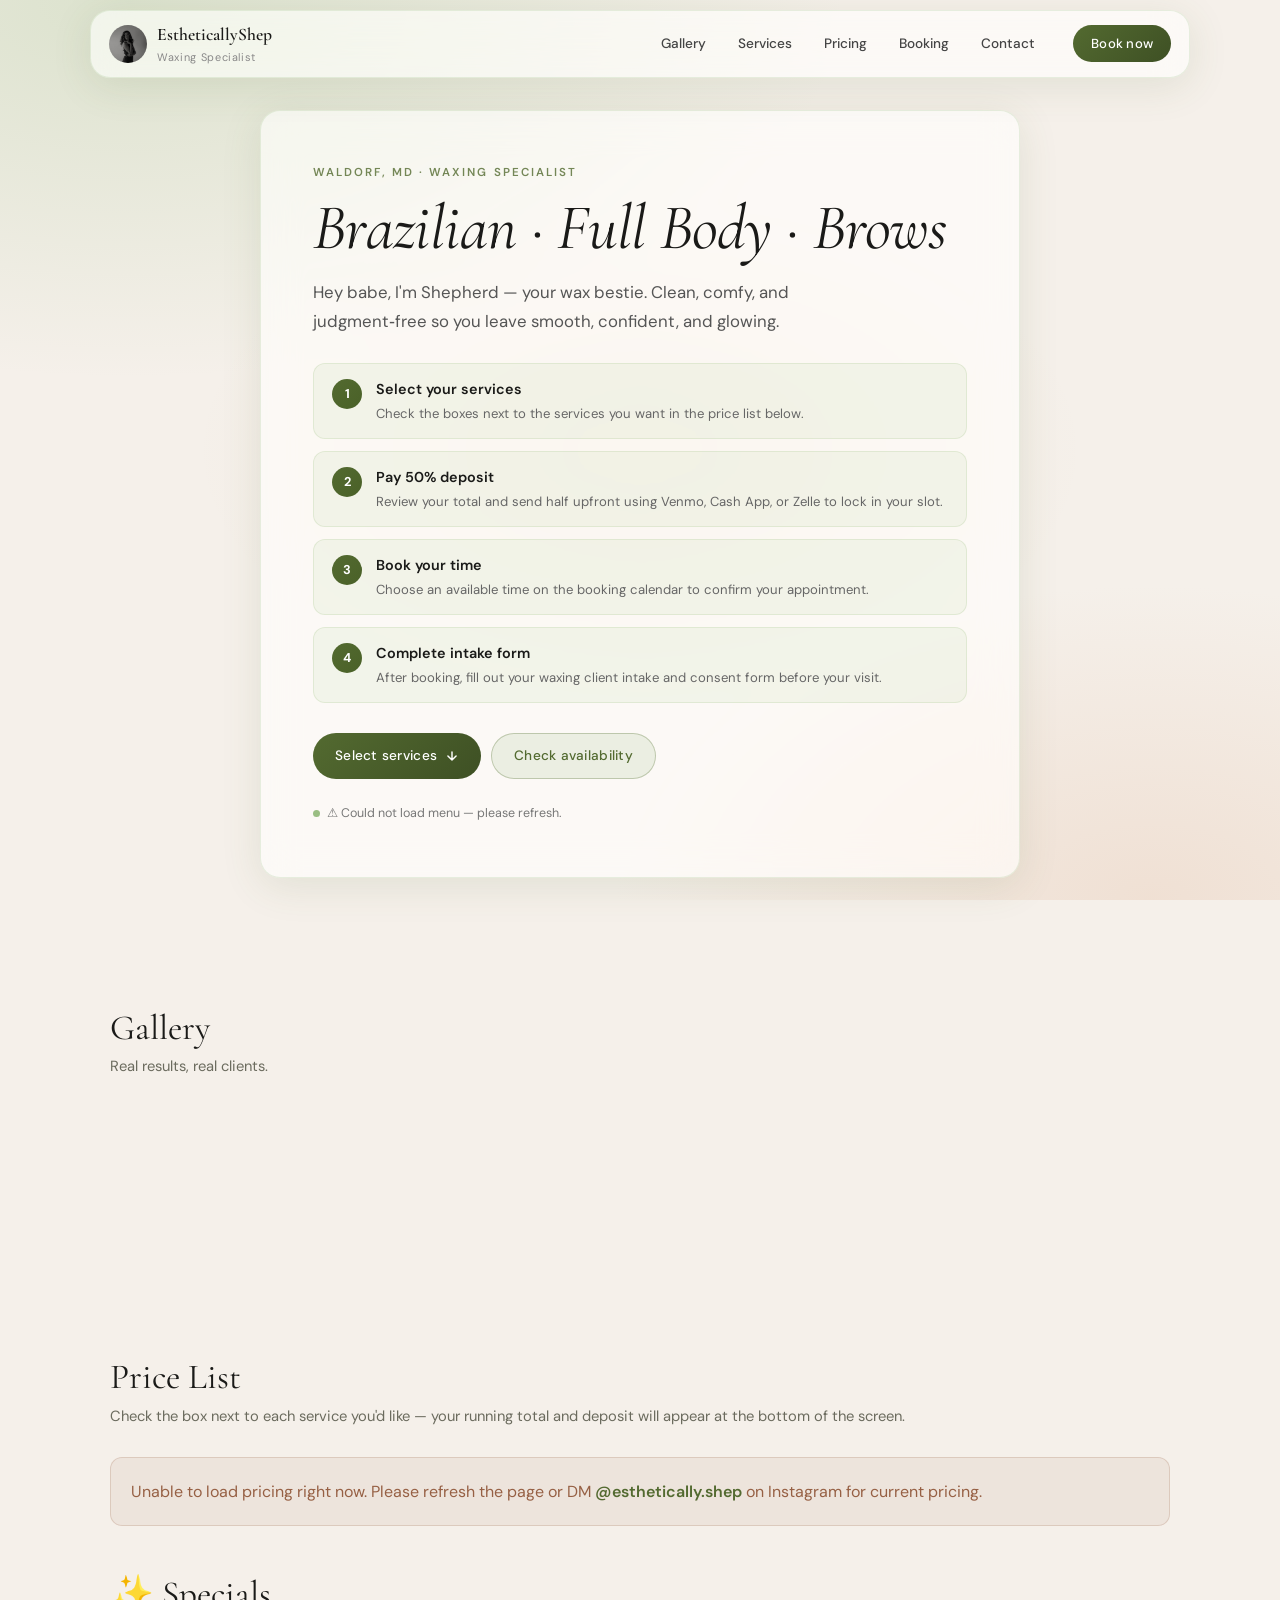
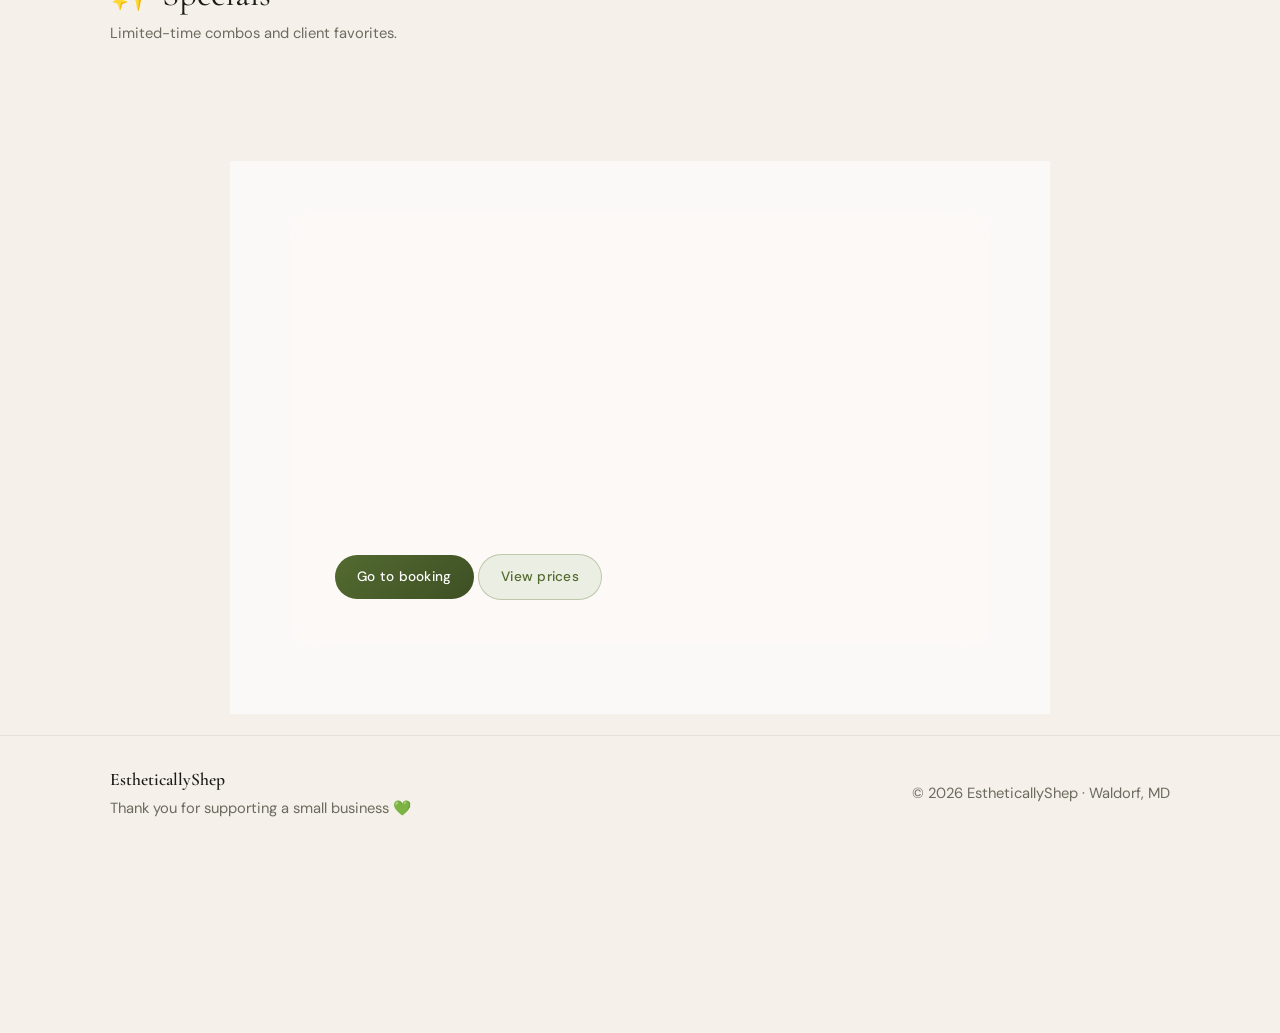
==== index.html @ ff4f30b4 "Update index.html" ====
<!doctype html>
<html lang="en">
<head>
  <meta charset="UTF-8" />
  <meta name="viewport" content="width=device-width,initial-scale=1" />
  <title>EstheticallyShep — Waxing Specialist</title>
  <meta name="description" content="EstheticallyShep — Brazilian • Full Body • Brows. Located in Waldorf, MD. Book, pay your deposit, and glow up." />
  <link rel="icon" href="IMG_6530.JPG" />
 
  <!-- Google Fonts preconnect for performance -->
  <link rel="preconnect" href="https://fonts.googleapis.com" />
  <link rel="preconnect" href="https://fonts.gstatic.com" crossorigin />

  <link rel="stylesheet" href="style.css" />

</head>

<body>
  <!-- ======= NAV ======= -->
  <header class="navWrap">
    <div class="nav glass">
      <a class="brand" href="index.html" aria-label="EstheticallyShep home">
        <img class="brandLogo" src="IMG_6530.JPG" alt="EstheticallyShep logo" width="38" height="38" />
        <div class="brandText">
          <div class="brandName">EstheticallyShep</div>
          <div class="brandTag">Waxing Specialist</div>
        </div>
      </a>

      <nav class="navLinks" aria-label="Primary navigation">
        <a href="#gallery">Gallery</a>
        <a href="#services">Services</a>
        <a href="#pricing">Pricing</a>
        <a href="booking.html">Booking</a>
        <a href="#contact">Contact</a>
      </nav>

      <a class="btn navCta" href="booking.html" aria-label="Go to booking page">Book now</a>
    </div>
  </header>

  <!-- ======= MAIN ======= -->
  <main class="page">

    <!-- ── HERO ── -->
    <section class="hero">
      <div class="heroCard glass" data-animate="fade-up">
        <p class="kicker">Waldorf, MD · Waxing Specialist</p>
        <h1>Brazilian · Full Body · Brows</h1>
        <p class="heroText">
          Hey babe, I'm Shepherd — your wax bestie. Clean, comfy, and judgment‑free so you leave smooth, confident, and glowing.
        </p>

        <div class="heroSteps" data-animate="fade-up">
          <div class="step">
            <div class="stepNum">1</div>
            <div>
              <div class="stepTitle">Select your services</div>
              <div class="stepText">Check the boxes next to the services you want in the price list below.</div>
            </div>
          </div>
          <div class="step">
            <div class="stepNum">2</div>
            <div>
              <div class="stepTitle">Pay 50% deposit</div>
              <div class="stepText">Review your total and send half upfront using Venmo, Cash App, or Zelle to lock in your slot.</div>
            </div>
          </div>
          <div class="step">
            <div class="stepNum">3</div>
            <div>
              <div class="stepTitle">Book your time</div>
              <div class="stepText">Choose an available time on the booking calendar to confirm your appointment.</div>
            </div>
          </div>
          <div class="step">
            <div class="stepNum">4</div>
            <div>
              <div class="stepTitle">Complete intake form</div>
              <div class="stepText">After booking, fill out your waxing client intake and consent form before your visit.</div>
            </div>
          </div>
        </div>

        <div class="heroActions">
          <a class="btn" href="#pricing">
            Select services
            <svg xmlns="http://www.w3.org/2000/svg" width="14" height="14" viewBox="0 0 24 24" fill="none" stroke="currentColor" stroke-width="2.5" stroke-linecap="round" stroke-linejoin="round"><path d="M12 5v14M5 12l7 7 7-7"/></svg>
          </a>
          <a class="btn secondary" href="booking.html">Check availability</a>
        </div>

        <p class="livePill" aria-live="polite">
          <span class="dot"></span>
          <span id="liveStatus">Loading menu…</span>
        </p>
      </div>
    </section>

    <!-- ── PHOTO GALLERY CAROUSEL ── -->
    <section class="section photoSection" id="gallery">
      <div class="container">
        <h2 class="sectionTitle" data-animate="fade-up">Gallery</h2>
        <p class="sectionSub muted" data-animate="fade-up">Real results, real clients.</p>
        <div id="photoCarousel" data-animate="fade-up"></div>
      </div>
    </section>

    <!-- ── SERVICES CAROUSEL ── -->
    <section class="section" id="services">
      <div class="container">
        <div id="servicesCarousel"></div>
      </div>
    </section>

    <!-- ── PRICING ── -->
    <section class="section" id="pricing">
      <div class="container">
        <h2 class="sectionTitle" data-animate="fade-up">Price List</h2>
        <p class="sectionSub muted" data-animate="fade-up">
          Check the box next to each service you'd like — your running total and deposit will appear at the bottom of the screen.
        </p>

        <div id="pricingList" data-animate="fade-up"></div>

        <!-- Specials -->
        <div class="specialsWrap" data-animate="fade-up">
          <h2 class="sectionTitle">✨ Specials</h2>
          <p class="sectionSub muted">Limited-time combos and client favorites.</p>
          <div id="specialsList"></div>
        </div>
      </div>
    </section>

    <!-- ── CONTACT ── -->
    <section class="section" id="contact">
      <div class="container">
        <div class="contactCard glass" data-animate="fade-up">
          <h2>Get in Touch</h2>
          <p class="muted">Questions, first‑timer nerves, or not sure what to book? Reach out 💚</p>

          <div class="contactGrid">
            <div class="contactItem">
              <div class="contactLabel">Instagram</div>
              <a class="link" href="https://instagram.com/esthetically.shep" target="_blank" rel="noopener">@esthetically.shep</a>
            </div>
            <div class="contactItem">
              <div class="contactLabel">Phone</div>
              <div class="muted">Add your number here</div>
            </div>
            <div class="contactItem">
              <div class="contactLabel">Email</div>
              <div class="muted">Add your email here</div>
            </div>
          </div>

          <div class="contactNote">
            <strong>How it works:</strong> Select services → send your 50% deposit → book your appointment time → complete intake &amp; consent form.
          </div>

          <div class="contactActions">
            <a class="btn" href="booking.html">Go to booking</a>
            <a class="btn secondary" href="#pricing">View prices</a>
          </div>
        </div>
      </div>
    </section>

    <footer class="footer">
      <div class="container footerInner">
        <div>
          <div class="footBrand">EstheticallyShep</div>
          <div class="muted">Thank you for supporting a small business 💚</div>
        </div>
        <div class="muted">© <span id="year"></span> EstheticallyShep · Waldorf, MD</div>
      </div>
    </footer>
  </main>

  <script>document.getElementById("year").textContent = new Date().getFullYear();</script>
  <script src="app.js"></script>
</body>
</html>
---- style.css ----
/* ===================================================
   EstheticallyShep — style.css
   Palette: #9abe83 sage | #536a30 deep green
            #966044 warm cocoa | #bb8b4d golden tan
            #e7c6af peach nude
   =================================================== */

@import url('https://fonts.googleapis.com/css2?family=Cormorant+Garamond:ital,wght@0,300;0,400;0,600;1,300;1,400&family=DM+Sans:opsz,wght@9..40,300;9..40,400;9..40,500;9..40,600&display=swap');

/* ---- Reset & Base ---- */
*, *::before, *::after { box-sizing: border-box; margin: 0; padding: 0; }

:root {
  --sage:       #9abe83;
  --deep:       #536a30;
  --cocoa:      #966044;
  --tan:        #bb8b4d;
  --peach:      #e7c6af;
  --dark:       #1a1a18;
  --mid:        #2e2e2a;
  --glass-bg:   rgba(255,255,255,0.62);
  --glass-border: rgba(154,190,131,0.22);
  --shadow:     0 8px 40px rgba(83,106,48,0.12);
  --shadow-lg:  0 20px 60px rgba(83,106,48,0.18);
  --radius:     20px;
  --radius-sm:  12px;
  --font-display: 'Cormorant Garamond', Georgia, serif;
  --font-body:    'DM Sans', system-ui, sans-serif;
  --transition:   0.28s cubic-bezier(0.4,0,0.2,1);
}

html { scroll-behavior: smooth; font-size: 16px; }

body {
  font-family: var(--font-body);
  background: #f5f0ea;
  color: var(--dark);
  min-height: 100vh;
  overflow-x: hidden;
  line-height: 1.6;
}

/* Ambient background gradient */
body::before {
  content: '';
  position: fixed; inset: 0; z-index: -1;
  background:
    radial-gradient(ellipse 80% 60% at 10% 0%, rgba(154,190,131,0.28) 0%, transparent 70%),
    radial-gradient(ellipse 60% 50% at 90% 100%, rgba(231,198,175,0.38) 0%, transparent 70%),
    radial-gradient(ellipse 50% 40% at 50% 50%, rgba(187,139,77,0.08) 0%, transparent 70%),
    #f5f0ea;
}

/* ---- Typography ---- */
h1, h2, h3 {
  font-family: var(--font-display);
  font-weight: 400;
  line-height: 1.15;
}
h1 { font-size: clamp(2.2rem, 6vw, 4rem); letter-spacing: -0.01em; }
h2 { font-size: clamp(1.6rem, 4vw, 2.6rem); }
h3 { font-size: clamp(1.1rem, 2.5vw, 1.4rem); font-weight: 600; }

p { line-height: 1.7; }
.muted { color: #6b6b5e; font-size: 0.92rem; }
.kicker {
  font-family: var(--font-body);
  font-size: 0.72rem;
  font-weight: 600;
  letter-spacing: 0.18em;
  text-transform: uppercase;
  color: var(--deep);
  opacity: 0.8;
}

a { color: inherit; text-decoration: none; }

/* ---- Glass Card ---- */
.glass {
  background: var(--glass-bg);
  border: 1px solid var(--glass-border);
  backdrop-filter: blur(18px) saturate(1.5);
  -webkit-backdrop-filter: blur(18px) saturate(1.5);
  box-shadow: var(--shadow);
  border-radius: var(--radius);
}

/* ---- Buttons ---- */
.btn {
  display: inline-flex;
  align-items: center;
  gap: 8px;
  padding: 11px 22px;
  border-radius: 100px;
  font-family: var(--font-body);
  font-size: 0.85rem;
  font-weight: 500;
  letter-spacing: 0.02em;
  cursor: pointer;
  border: none;
  transition: transform var(--transition), box-shadow var(--transition), background var(--transition);
  position: relative;
  overflow: hidden;
  white-space: nowrap;
  text-decoration: none;
}

.btn:hover { transform: translateY(-2px); box-shadow: 0 8px 28px rgba(83,106,48,0.22); }
.btn:active { transform: translateY(0); }

/* Primary */
.btn:not(.secondary):not(.outline) {
  background: linear-gradient(135deg, var(--deep) 0%, #3e5024 100%);
  color: #fff;
}
.btn:not(.secondary):not(.outline):hover {
  background: linear-gradient(135deg, #3e5024 0%, var(--deep) 100%);
}

/* Secondary */
.btn.secondary {
  background: rgba(154,190,131,0.18);
  border: 1.5px solid rgba(83,106,48,0.3);
  color: var(--deep);
}
.btn.secondary:hover { background: rgba(154,190,131,0.32); }

/* Outline */
.btn.outline {
  background: transparent;
  border: 1.5px solid rgba(83,106,48,0.35);
  color: var(--deep);
}

/* ---- Star decoration on buttons ---- */
.btn svg.star-1, .btn svg.star-2, .btn svg.star-3,
.btn svg.star-4, .btn svg.star-5, .btn svg.star-6 {
  width: 10px; height: 10px;
  position: absolute;
  fill: rgba(231,198,175,0.9);
  opacity: 0;
  pointer-events: none;
  transition: opacity 0.3s, transform 0.5s;
}
.btn:hover svg.star-1 { opacity:1; top: 2px; left: 8px;  transform: scale(1.3) rotate(20deg); }
.btn:hover svg.star-2 { opacity:0.7; bottom: 3px; right: 10px; transform: scale(0.9) rotate(-10deg); }
.btn:hover svg.star-3 { opacity:0.5; top: 50%; right: 14px; transform: translateY(-50%) scale(0.7); }
.btn:hover svg.star-4 { opacity:0.4; bottom: 2px; left: 16px; transform: scale(0.6); }
.btn:hover svg.star-5 { opacity:0.3; top: 4px; right: 20px; transform: scale(0.5) rotate(45deg); }
.btn:hover svg.star-6 { opacity:0.2; top: 50%; left: 20px; transform: translateY(-50%) scale(0.4); }

/* ---- Animations ---- */
@keyframes fadeUp {
  from { opacity: 0; transform: translateY(24px); }
  to   { opacity: 1; transform: translateY(0); }
}
@keyframes shimmer {
  0%   { background-position: -200% 0; }
  100% { background-position: 200% 0; }
}
@keyframes pulse {
  0%, 100% { transform: scale(1); opacity: 1; }
  50%       { transform: scale(1.5); opacity: 0.6; }
}

[data-animate="fade-up"] {
  opacity: 0;
  transform: translateY(24px);
  transition: opacity 0.6s ease, transform 0.6s ease;
}
[data-animate="fade-up"].inview {
  opacity: 1;
  transform: translateY(0);
}

/* ---- Layout ---- */
.page { padding-top: 80px; }
.container { max-width: 1100px; margin: 0 auto; padding: 0 20px; }
.section { padding: 70px 0; }

/* ---- NAV ---- */
.navWrap {
  position: fixed; top: 0; left: 0; right: 0; z-index: 100;
  padding: 10px 20px;
}
.nav {
  max-width: 1100px; margin: 0 auto;
  display: flex; align-items: center;
  padding: 10px 18px;
  gap: 16px;
}

.brand { display: flex; align-items: center; gap: 10px; text-decoration: none; }
.brandLogo { width: 38px; height: 38px; object-fit: cover; border-radius: 50%; }
.brandName { font-family: var(--font-display); font-size: 1.1rem; font-weight: 600; color: var(--dark); }
.brandTag { font-size: 0.68rem; color: #888; letter-spacing: 0.06em; }

.navLinks {
  display: flex; gap: 4px;
  margin-left: auto;
}
.navLinks a {
  padding: 7px 14px;
  border-radius: 100px;
  font-size: 0.85rem;
  font-weight: 500;
  color: #444;
  transition: background var(--transition), color var(--transition);
}
.navLinks a:hover, .navLinks a.active {
  background: rgba(83,106,48,0.1);
  color: var(--deep);
}

.navCta { margin-left: 8px; padding: 8px 18px; font-size: 0.82rem; }

/* ---- Hero ---- */
.hero { padding: 30px 20px 60px; }

.heroCard {
  max-width: 760px;
  margin: 0 auto;
  padding: clamp(28px, 5vw, 52px);
}

.heroCard h1 {
  margin: 8px 0 14px;
  font-style: italic;
}

.heroText {
  color: #555;
  font-size: 1.05rem;
  max-width: 520px;
  margin-bottom: 28px;
}

.heroSteps {
  display: flex;
  flex-direction: column;
  gap: 12px;
  margin-bottom: 30px;
}

.step {
  display: flex;
  align-items: flex-start;
  gap: 14px;
  padding: 14px 18px;
  background: rgba(154,190,131,0.1);
  border: 1px solid rgba(154,190,131,0.22);
  border-radius: var(--radius-sm);
}

.stepNum {
  width: 30px; height: 30px;
  background: linear-gradient(135deg, var(--deep), #4a6128);
  color: #fff;
  border-radius: 50%;
  display: flex; align-items: center; justify-content: center;
  font-size: 0.8rem;
  font-weight: 700;
  flex-shrink: 0;
  margin-top: 1px;
}

.stepTitle { font-weight: 600; font-size: 0.9rem; margin-bottom: 2px; }
.stepText  { font-size: 0.82rem; color: #666; }

.heroActions { display: flex; gap: 10px; flex-wrap: wrap; margin-bottom: 20px; }

.livePill {
  display: inline-flex;
  align-items: center;
  gap: 7px;
  font-size: 0.78rem;
  color: #777;
  margin-top: 4px;
}
.dot {
  width: 7px; height: 7px;
  border-radius: 50%;
  background: var(--sage);
  animation: pulse 2s infinite;
  display: inline-block;
}

/* ---- Section Titles ---- */
.sectionTitle {
  font-family: var(--font-display);
  font-size: clamp(1.5rem, 3.5vw, 2.2rem);
  font-weight: 400;
  margin-bottom: 6px;
}
.sectionSub { margin-bottom: 28px; }

/* ---- Carousel ---- */
.carouselTop {
  display: flex;
  align-items: center;
  justify-content: space-between;
  margin-bottom: 18px;
  flex-wrap: wrap;
  gap: 10px;
}
.carouselControls { display: flex; gap: 8px; }
.carouselBtn {
  width: 38px; height: 38px;
  border-radius: 50%;
  border: 1.5px solid rgba(83,106,48,0.25);
  background: rgba(255,255,255,0.7);
  font-size: 1.2rem;
  cursor: pointer;
  color: var(--deep);
  display: flex; align-items: center; justify-content: center;
  transition: background var(--transition), border-color var(--transition);
}
.carouselBtn:hover { background: rgba(154,190,131,0.25); border-color: var(--sage); }

.carouselTrack {
  display: flex;
  gap: 18px;
  overflow-x: auto;
  scroll-snap-type: x mandatory;
  scrollbar-width: none;
  padding-bottom: 6px;
  -webkit-overflow-scrolling: touch;
}
.carouselTrack::-webkit-scrollbar { display: none; }

/* ---- Service Slide Card ---- */
.slide {
  scroll-snap-align: start;
  flex: 0 0 290px;
  display: flex;
  flex-direction: column;
  overflow: hidden;
  transition: transform var(--transition), box-shadow var(--transition);
}
.slide:hover {
  transform: translateY(-4px);
  box-shadow: var(--shadow-lg);
}

.slideMedia {
  width: 100%;
  height: 180px;
  overflow: hidden;
  position: relative;
  background: linear-gradient(135deg, rgba(154,190,131,0.3), rgba(231,198,175,0.4));
}

.slideMedia svg,
.slideMedia img {
  width: 100%;
  height: 100%;
  object-fit: cover;
  display: block;
}

/* Placeholder image slots */
.slideMedia .imgPlaceholder {
  width: 100%;
  height: 100%;
  display: flex;
  flex-direction: column;
  align-items: center;
  justify-content: center;
  gap: 8px;
  font-size: 0.75rem;
  color: rgba(83,106,48,0.6);
  font-weight: 500;
  letter-spacing: 0.05em;
  text-transform: uppercase;
}

.slideBody { padding: 16px 18px 18px; }
.slideBody h3 { font-size: 1rem; font-weight: 600; margin-bottom: 4px; }
.slideBody .muted { font-size: 0.8rem; margin-bottom: 12px; }

/* Select button on slide */
.selectBtn {
  display: inline-flex;
  align-items: center;
  gap: 6px;
  padding: 8px 16px;
  border-radius: 100px;
  font-size: 0.8rem;
  font-weight: 500;
  cursor: pointer;
  border: 1.5px solid var(--deep);
  background: transparent;
  color: var(--deep);
  transition: all var(--transition);
  font-family: var(--font-body);
}
.selectBtn:hover { background: var(--deep); color: #fff; }
.selectBtn.selected { background: var(--deep); color: #fff; border-color: var(--deep); }

/* ---- Pricing Tables ---- */
.pricingWrap { margin-top: 8px; }

.pricingNote {
  font-size: 0.82rem;
  padding: 10px 14px;
  border-radius: var(--radius-sm);
  margin-bottom: 20px;
  background: rgba(154,190,131,0.12);
  border: 1px solid rgba(154,190,131,0.28);
  color: #555;
}

.priceDropdowns {
  display: grid;
  grid-template-columns: 1fr;
  gap: 12px;
}

.priceDropdown {
  border-radius: 16px;
  overflow: hidden;
  background: rgba(255,255,255,0.65);
  border: 1px solid rgba(83,106,48,0.14);
}

.priceDropdown summary {
  list-style: none;
  cursor: pointer;
  display: flex;
  align-items: center;
  justify-content: space-between;
  gap: 10px;
  padding: 12px 14px;
  background: rgba(154,190,131,0.2);
  border-bottom: 1px solid rgba(83,106,48,0.12);
}

.priceDropdown summary::-webkit-details-marker { display: none; }

.priceDropdownTitle {
  font-weight: 700;
  font-size: 0.72rem;
  letter-spacing: 0.15em;
  text-transform: uppercase;
  color: var(--deep);
}

.priceDropdownIcon {
  color: var(--deep);
  font-size: 1rem;
  line-height: 1;
  transition: transform var(--transition);
}

.priceDropdown[open] .priceDropdownIcon {
  transform: rotate(45deg);
}

.priceTable {
  width: 100%;
  border-collapse: collapse;
  font-size: 0.88rem;
}

.priceTable thead tr th {
  background: rgba(154,190,131,0.2);
  font-weight: 700;
  font-size: 0.72rem;
  letter-spacing: 0.15em;
  text-transform: uppercase;
  padding: 12px 14px;
  text-align: left;
  color: var(--deep);
  border-bottom: 1px solid rgba(83,106,48,0.12);
}

.priceTable tbody tr td {
  padding: 10px 14px;
  border-bottom: 1px solid rgba(83,106,48,0.08);
  vertical-align: middle;
}
.priceTable tbody tr:last-child td { border-bottom: none; }
.priceTable tbody tr:hover { background: rgba(154,190,131,0.07); }
.priceTable td.right { text-align: right; font-weight: 600; color: var(--deep); white-space: nowrap; }

/* Checkbox column */
.priceTable td.check {
  width: 38px;
  text-align: center;
  padding-right: 4px;
}

.priceCheck {
  width: 18px; height: 18px;
  border-radius: 5px;
  border: 2px solid rgba(83,106,48,0.35);
  background: transparent;
  cursor: pointer;
  display: inline-flex;
  align-items: center;
  justify-content: center;
  transition: all var(--transition);
  flex-shrink: 0;
  vertical-align: middle;
  appearance: none;
  -webkit-appearance: none;
  position: relative;
}
.priceCheck:checked {
  background: var(--deep);
  border-color: var(--deep);
}
.priceCheck:checked::after {
  content: '';
  position: absolute;
  width: 5px; height: 9px;
  border: 2px solid #fff;
  border-top: none;
  border-left: none;
  transform: rotate(45deg) translate(-1px, -1px);
}
.priceCheck:hover:not(:checked) { border-color: var(--sage); background: rgba(154,190,131,0.12); }

.rowInquire { color: #aaa; font-style: italic; font-size: 0.78rem; }

/* ---- Service Summary Sticky Bar ---- */
.summaryStickyWrap {
  position: sticky;
  bottom: 16px;
  z-index: 50;
  pointer-events: none;
  padding: 0 20px;
  max-width: 1100px;
  margin: 0 auto;
}

.summaryBar {
  pointer-events: all;
  display: flex;
  align-items: center;
  justify-content: space-between;
  gap: 14px;
  padding: 14px 20px;
  background: rgba(26,26,24,0.94);
  border: 1px solid rgba(154,190,131,0.22);
  backdrop-filter: blur(20px);
  border-radius: 100px;
  box-shadow: 0 8px 40px rgba(0,0,0,0.28);
  transform: translateY(100px);
  opacity: 0;
  transition: transform 0.4s cubic-bezier(0.34,1.56,0.64,1), opacity 0.3s ease;
  flex-wrap: wrap;
}
.summaryBar.visible {
  transform: translateY(0);
  opacity: 1;
}

.summaryLeft { display: flex; flex-direction: column; }
.summaryLabel { font-size: 0.7rem; letter-spacing: 0.12em; text-transform: uppercase; color: rgba(255,255,255,0.45); margin-bottom: 1px; }
.summaryServices { font-size: 0.8rem; color: rgba(255,255,255,0.7); max-width: 260px; overflow: hidden; text-overflow: ellipsis; white-space: nowrap; }

.summaryRight { display: flex; align-items: center; gap: 12px; flex-wrap: wrap; }
.summaryTotal {
  font-family: var(--font-display);
  font-size: 1.3rem;
  color: #fff;
}
.summaryDeposit { font-size: 0.72rem; color: var(--sage); }

.summaryActions { display: flex; gap: 8px; align-items: center; }
.clearBtn {
  background: transparent;
  border: 1.5px solid rgba(255,255,255,0.2);
  color: rgba(255,255,255,0.6);
  padding: 7px 14px;
  border-radius: 100px;
  font-size: 0.78rem;
  cursor: pointer;
  font-family: var(--font-body);
  transition: all var(--transition);
}
.clearBtn:hover { border-color: rgba(255,255,255,0.5); color: #fff; }

.proceedBtn {
  background: linear-gradient(135deg, var(--sage), var(--deep));
  color: #fff;
  padding: 9px 20px;
  border-radius: 100px;
  font-size: 0.85rem;
  font-weight: 600;
  cursor: pointer;
  border: none;
  font-family: var(--font-body);
  transition: all var(--transition);
  text-decoration: none;
  display: inline-flex;
  align-items: center;
  gap: 6px;
}
.proceedBtn:hover { transform: scale(1.04); box-shadow: 0 4px 20px rgba(154,190,131,0.4); }

/* ---- Deposit Modal ---- */
.modalOverlay {
  position: fixed; inset: 0; z-index: 200;
  background: rgba(0,0,0,0.55);
  backdrop-filter: blur(6px);
  display: flex;
  align-items: center;
  justify-content: center;
  padding: 20px;
  opacity: 0;
  pointer-events: none;
  transition: opacity 0.3s ease;
}
.modalOverlay.open {
  opacity: 1;
  pointer-events: all;
}

.modalCard {
  background: #fff;
  border-radius: var(--radius);
  max-width: 500px;
  width: 100%;
  padding: 32px;
  box-shadow: 0 30px 80px rgba(0,0,0,0.25);
  transform: scale(0.95) translateY(10px);
  transition: transform 0.35s cubic-bezier(0.34,1.56,0.64,1);
  max-height: 90vh;
  overflow-y: auto;
}
.modalOverlay.open .modalCard {
  transform: scale(1) translateY(0);
}

.modalHead {
  display: flex;
  align-items: flex-start;
  justify-content: space-between;
  margin-bottom: 20px;
  gap: 12px;
}
.modalHead h3 {
  font-family: var(--font-display);
  font-size: 1.5rem;
  font-weight: 400;
  font-style: italic;
}

.modalClose {
  width: 32px; height: 32px;
  border-radius: 50%;
  border: 1.5px solid rgba(0,0,0,0.12);
  background: transparent;
  cursor: pointer;
  font-size: 1.1rem;
  display: flex; align-items: center; justify-content: center;
  color: #666;
  flex-shrink: 0;
  transition: background var(--transition);
}
.modalClose:hover { background: rgba(0,0,0,0.06); }

.modalServices {
  margin-bottom: 18px;
  border: 1px solid rgba(83,106,48,0.12);
  border-radius: var(--radius-sm);
  overflow: hidden;
}
.modalRow {
  display: flex;
  justify-content: space-between;
  padding: 9px 14px;
  font-size: 0.88rem;
  border-bottom: 1px solid rgba(83,106,48,0.08);
}
.modalRow:last-child { border-bottom: none; }
.modalRow .svc { color: #444; }
.modalRow .price { font-weight: 600; color: var(--deep); }

.modalTotals {
  border-top: 2px solid rgba(83,106,48,0.12);
  padding-top: 14px;
  margin-bottom: 22px;
}
.modalTotalRow {
  display: flex;
  justify-content: space-between;
  align-items: center;
  padding: 5px 0;
}
.modalTotalRow .label { font-size: 0.85rem; color: #666; }
.modalTotalRow .val { font-weight: 600; font-size: 0.95rem; }
.modalTotalRow.deposit .label { font-weight: 700; color: var(--dark); font-size: 0.95rem; }
.modalTotalRow.deposit .val { font-family: var(--font-display); font-size: 1.5rem; color: var(--deep); }

.modalNote {
  font-size: 0.8rem;
  color: #777;
  margin-bottom: 20px;
  line-height: 1.6;
}

.paymentMethods {
  display: flex;
  flex-direction: column;
  gap: 10px;
}

.paymentRow {
  display: flex;
  align-items: center;
  justify-content: space-between;
  gap: 12px;
  padding: 10px 12px;
  border-radius: var(--radius-sm);
  border: 1px solid rgba(83,106,48,0.16);
  background: rgba(154,190,131,0.08);
}

.paymentPlatform {
  font-size: 0.85rem;
  font-weight: 600;
  color: #444;
}

.paymentHandle {
  font-size: 0.84rem;
  font-weight: 600;
  color: var(--deep);
}

.orDivider {
  width: 100%; text-align: center;
  position: relative;
  font-size: 0.75rem;
  color: #aaa;
}
.orDivider::before, .orDivider::after {
  content: ''; position: absolute; top: 50%; width: 44%; height: 1px;
  background: rgba(0,0,0,0.1);
}
.orDivider::before { left: 0; }
.orDivider::after { right: 0; }

/* ---- Specials ---- */
.specialsWrap { margin-top: 48px; }

.specialsGrid {
  display: grid;
  grid-template-columns: repeat(auto-fill, minmax(240px, 1fr));
  gap: 14px;
  margin-top: 18px;
}

.specialCard {
  padding: 20px;
  border-radius: var(--radius);
  background: rgba(255,255,255,0.6);
  border: 1px solid rgba(187,139,77,0.2);
  box-shadow: 0 4px 20px rgba(187,139,77,0.08);
  transition: transform var(--transition), box-shadow var(--transition);
}
.specialCard:hover { transform: translateY(-3px); box-shadow: 0 10px 30px rgba(187,139,77,0.14); }

.specialEmoji { font-size: 1.6rem; margin-bottom: 8px; }
.specialName { font-weight: 600; font-size: 0.92rem; margin-bottom: 4px; color: var(--dark); }
.specialDesc { font-size: 0.82rem; color: #666; }

/* ---- Contact ---- */
.contactCard {
  padding: clamp(24px, 4vw, 44px);
  max-width: 700px;
  margin: 0 auto;
}
.contactCard h2 { font-style: italic; margin-bottom: 8px; }
.contactGrid {
  display: grid;
  grid-template-columns: repeat(auto-fill, minmax(180px, 1fr));
  gap: 16px;
  margin: 24px 0;
}
.contactItem { padding: 14px; background: rgba(154,190,131,0.1); border-radius: var(--radius-sm); }
.contactLabel { font-size: 0.72rem; text-transform: uppercase; letter-spacing: 0.1em; color: #888; margin-bottom: 4px; }
.link { color: var(--deep); font-weight: 500; text-decoration: underline; text-underline-offset: 3px; }
.link:hover { color: var(--cocoa); }

.contactNote {
  padding: 14px;
  background: rgba(154,190,131,0.1);
  border-radius: var(--radius-sm);
  font-size: 0.84rem;
  color: #555;
  margin-bottom: 20px;
}

/* ---- Booking Page ---- */
.bookingHero {
  padding: 32px;
  margin-bottom: 24px;
}
.bookingHero h1 { font-style: italic; margin-bottom: 8px; }

.bookingSteps {
  display: flex;
  gap: 8px;
  flex-wrap: wrap;
  margin-top: 18px;
}
.miniStep {
  display: flex;
  align-items: center;
  gap: 8px;
  padding: 7px 14px;
  background: rgba(154,190,131,0.12);
  border-radius: 100px;
  font-size: 0.82rem;
  font-weight: 500;
  color: var(--deep);
}
.miniStep span {
  width: 20px; height: 20px;
  border-radius: 50%;
  background: var(--deep);
  color: #fff;
  display: inline-flex; align-items: center; justify-content: center;
  font-size: 0.72rem;
  font-weight: 700;
}

.bookingFrame {
  border-radius: var(--radius);
  overflow: hidden;
  padding: 4px;
}
.bookingFrame iframe { border-radius: 16px; display: block; }
.bookingFooter { text-align: center; margin-top: 16px; font-size: 0.82rem; }

/* ---- Footer ---- */
.footer {
  margin-top: 20px;
  padding: 30px 20px;
  border-top: 1px solid rgba(83,106,48,0.1);
}
.footerInner {
  display: flex;
  justify-content: space-between;
  align-items: center;
  flex-wrap: wrap;
  gap: 12px;
}
.footBrand { font-family: var(--font-display); font-size: 1.1rem; font-weight: 600; margin-bottom: 3px; }

/* ---- Accordion (specials/details) ---- */
details.card { border-radius: var(--radius); overflow: hidden; }
details.card summary {
  display: flex;
  align-items: center;
  gap: 10px;
  padding: 16px 20px;
  cursor: pointer;
  font-weight: 500;
  list-style: none;
  user-select: none;
}
details.card summary::-webkit-details-marker { display: none; }
.chev { margin-left: auto; color: var(--sage); font-size: 1.1rem; transition: transform var(--transition); }
details[open] .chev { transform: rotate(45deg); }
details.card .cardBody { padding: 0 20px 18px; }
.badge { font-size: 1.2rem; }

/* ---- Responsive ---- */
@media (max-width: 760px) {
  .navLinks { display: none; }
  .nav { padding: 8px 14px; }
  .summaryBar { border-radius: 16px; }
  .summaryServices { max-width: 160px; }
}
@media (max-width: 500px) {
  .summaryBar { flex-direction: column; border-radius: 16px; }
  .summaryBar { bottom: 10px; }
}

/* ---- Perf: will-change hints ---- */
.slide, .btn, .specialCard { will-change: transform; }
.summaryBar { will-change: transform, opacity; }

/* ---- Photo Gallery Carousel ---- */
.photoSection { padding-bottom: 40px; }

#photoCarousel {
  position: relative;
}

.photoCarouselTop {
  display: flex;
  justify-content: flex-end;
  margin-bottom: 14px;
}

.photoCarouselControls { display: flex; gap: 8px; }

.photoTrack {
  display: flex;
  gap: 16px;
  overflow-x: auto;
  scroll-snap-type: x mandatory;
  scrollbar-width: none;
  -webkit-overflow-scrolling: touch;
  padding-bottom: 4px;
  border-radius: var(--radius);
}
.photoTrack::-webkit-scrollbar { display: none; }

.photoSlide {
  scroll-snap-align: start;
  flex: 0 0 clamp(260px, 36vw, 420px);
  border-radius: var(--radius);
  overflow: hidden;
  position: relative;
  background: rgba(154,190,131,0.12);
  box-shadow: var(--shadow);
  transition: transform var(--transition), box-shadow var(--transition);
  aspect-ratio: 4 / 5;
}

.photoSlide:hover {
  transform: translateY(-4px) scale(1.01);
  box-shadow: var(--shadow-lg);
}

.photoSlideInner {
  width: 100%;
  height: 100%;
  position: relative;
}

.photoSlideImg {
  width: 100%;
  height: 100%;
  object-fit: cover;
  display: block;
  border-radius: var(--radius);
  transition: transform 0.5s ease;
}

.photoSlide:hover .photoSlideImg {
  transform: scale(1.04);
}

.photoSlideCaption {
  position: absolute;
  bottom: 0; left: 0; right: 0;
  padding: 28px 18px 18px;
  background: linear-gradient(to top, rgba(26,26,24,0.82) 0%, transparent 100%);
  border-radius: 0 0 var(--radius) var(--radius);
  transform: translateY(4px);
  opacity: 0;
  transition: opacity 0.3s ease, transform 0.3s ease;
}

.photoSlide:hover .photoSlideCaption,
.photoSlide:focus-within .photoSlideCaption {
  opacity: 1;
  transform: translateY(0);
}

.photoCaptionTitle {
  font-family: var(--font-display);
  font-size: 1.1rem;
  font-style: italic;
  color: #fff;
  margin-bottom: 3px;
}

.photoCaptionDesc {
  font-size: 0.8rem;
  color: rgba(255,255,255,0.75);
  line-height: 1.4;
}

/* Dot indicators */
.photoDots {
  display: flex;
  justify-content: center;
  gap: 7px;
  margin-top: 16px;
}

.photoDot {
  width: 7px; height: 7px;
  border-radius: 50%;
  background: rgba(83,106,48,0.2);
  border: none;
  cursor: pointer;
  padding: 0;
  transition: background var(--transition), transform var(--transition), width var(--transition);
}

.photoDot.active {
  background: var(--deep);
  width: 22px;
  border-radius: 4px;
  transform: none;
}

.photoDot:hover:not(.active) {
  background: rgba(83,106,48,0.45);
}

@media (max-width: 600px) {
  .photoSlide {
    flex: 0 0 82vw;
  }
}
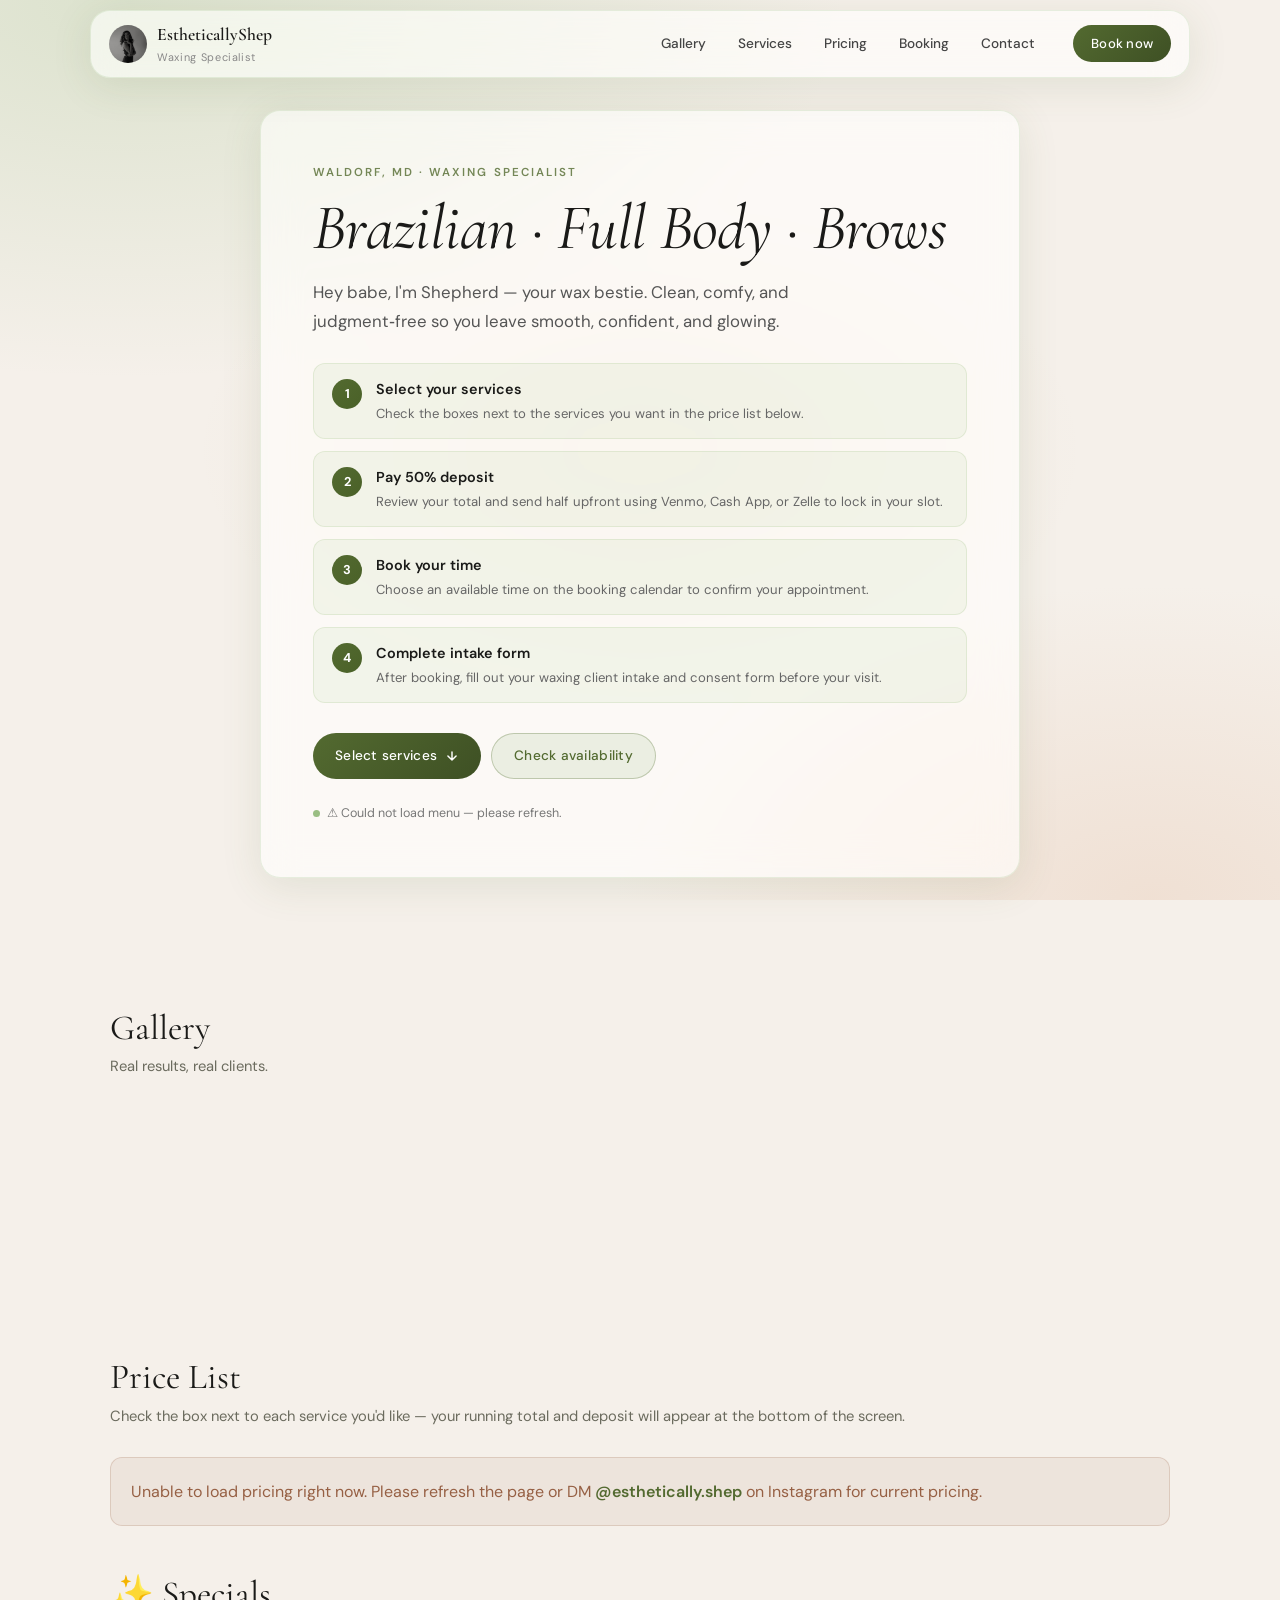
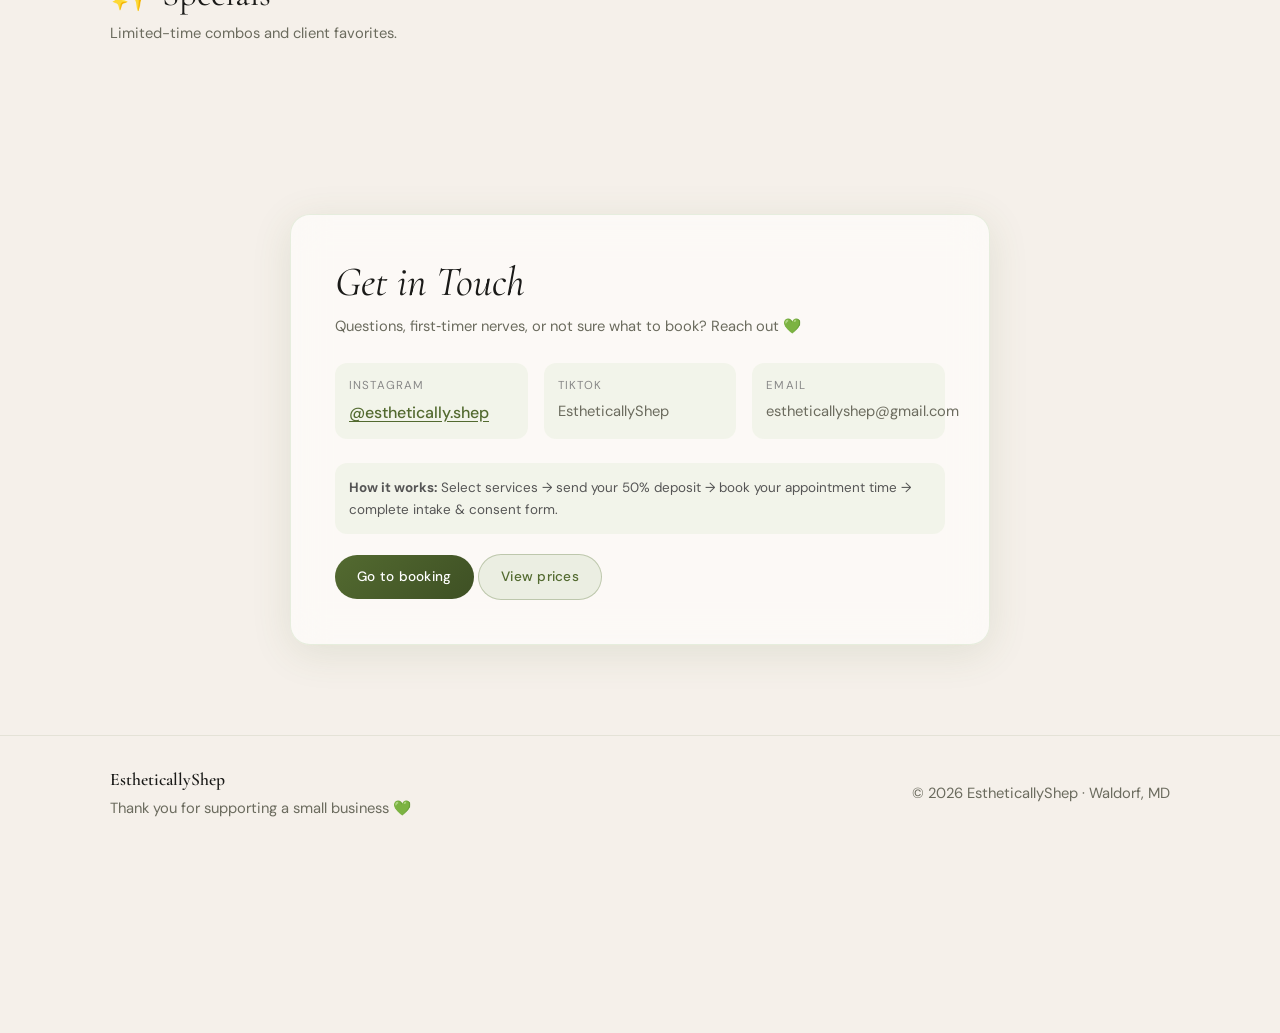
==== commit 734aed40: "Update index.html" ====
--- a/index.html
+++ b/index.html
@@ -145,12 +145,12 @@
               <a class="link" href="https://instagram.com/esthetically.shep" target="_blank" rel="noopener">@esthetically.shep</a>
             </div>
             <div class="contactItem">
-              <div class="contactLabel">Phone</div>
-              <div class="muted">Add your number here</div>
+              <div class="contactLabel">TikTok</div>
+              <div class="muted">EstheticallyShep</div>
             </div>
             <div class="contactItem">
               <div class="contactLabel">Email</div>
-              <div class="muted">Add your email here</div>
+              <div class="muted">estheticallyshep@gmail.com</div>
             </div>
           </div>
 
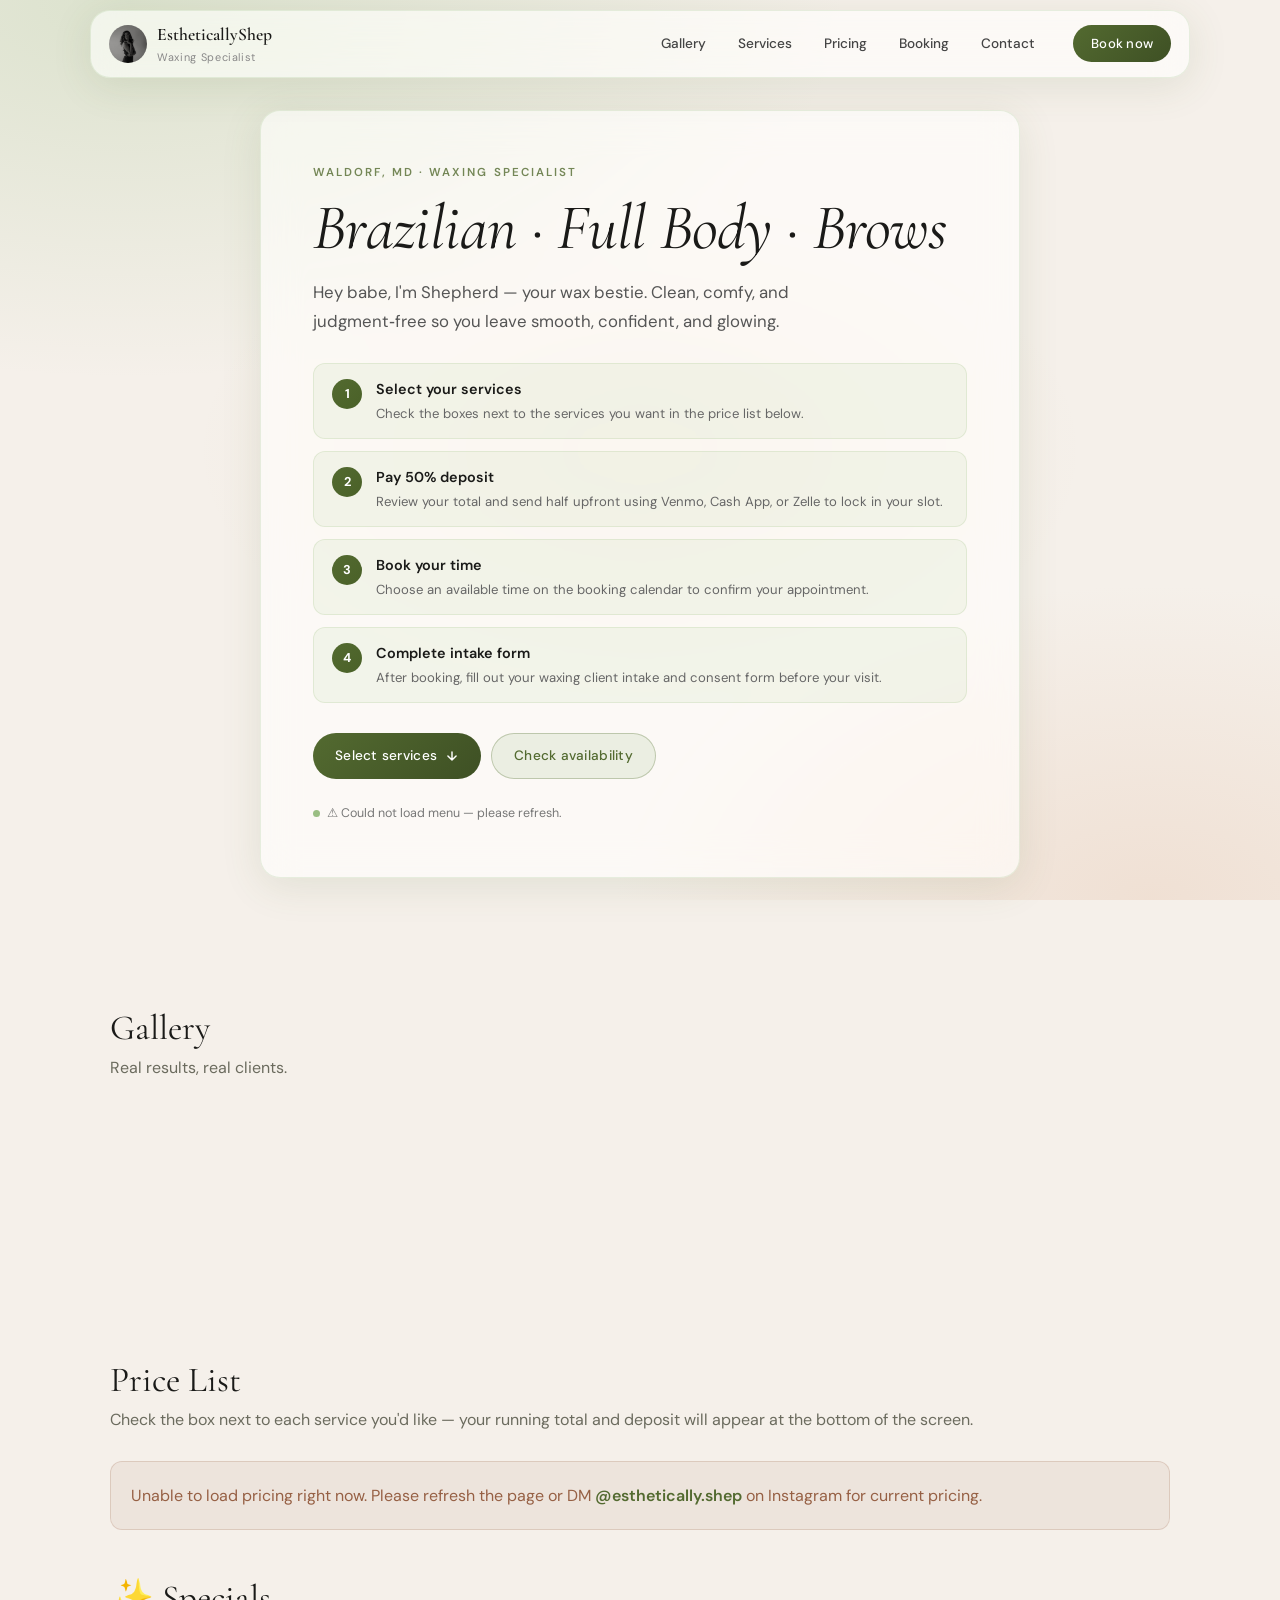
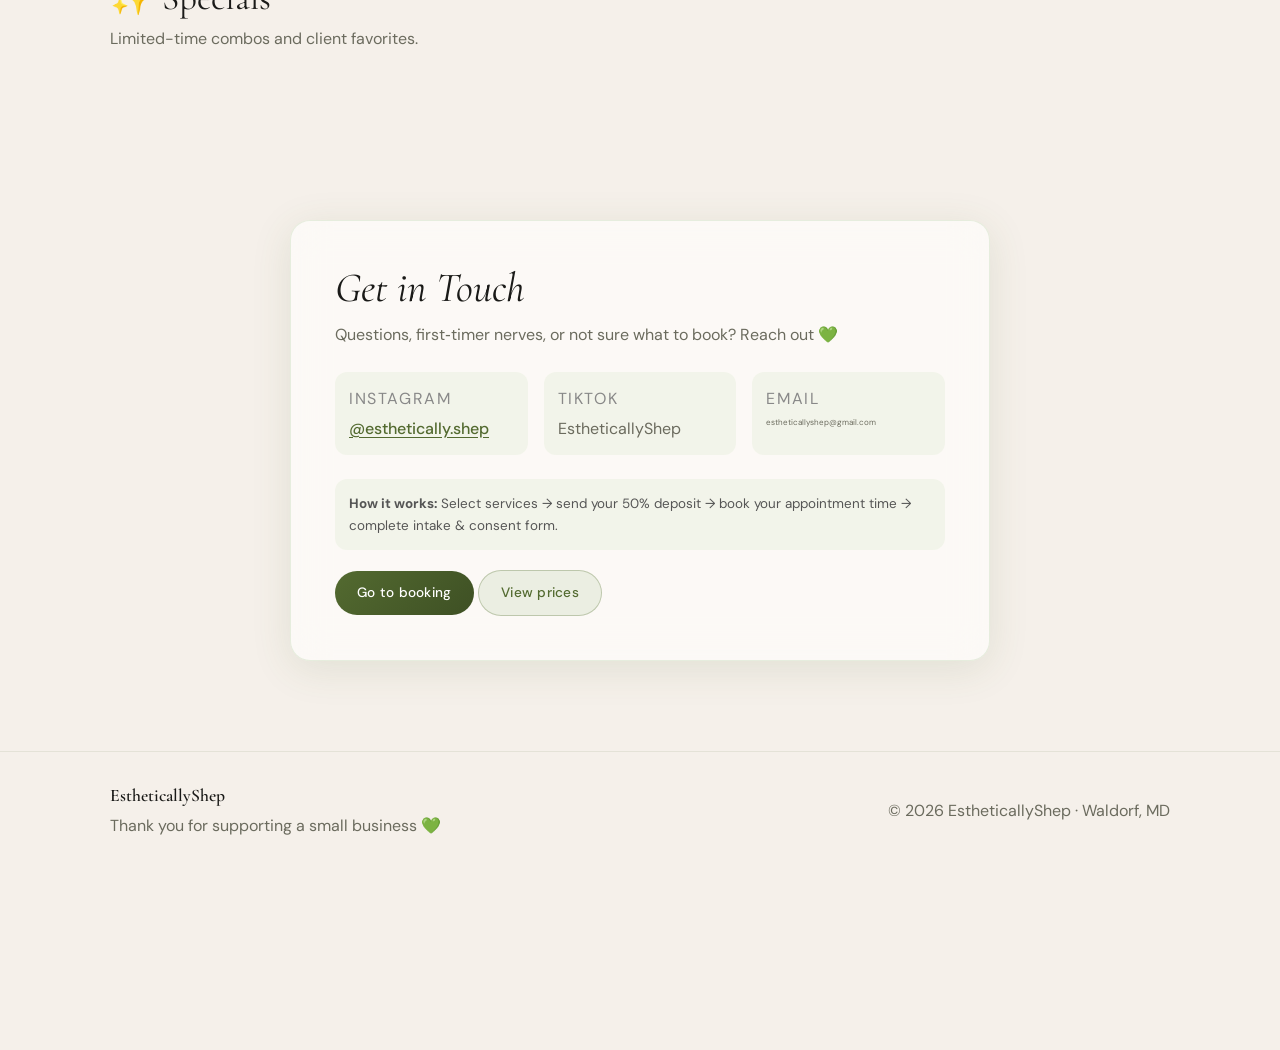
==== commit 5e0c82e7: "Change email class from 'muted' to 'email'" ====
--- a/index.html
+++ b/index.html
@@ -150,7 +150,7 @@
             </div>
             <div class="contactItem">
               <div class="contactLabel">Email</div>
-              <div class="muted">estheticallyshep@gmail.com</div>
+              <div class="email">estheticallyshep@gmail.com</div>
             </div>
           </div>
 
--- a/style.css
+++ b/style.css
@@ -62,7 +62,9 @@
 h3 { font-size: clamp(1.1rem, 2.5vw, 1.4rem); font-weight: 600; }
 
 p { line-height: 1.7; }
-.muted { color: #6b6b5e; font-size: 0.92rem; }
+.muted { color: #6b6b5e;}
+
+.email{ color: #6b6b5e; font-size: 0.50rem;}
 .kicker {
   font-family: var(--font-body);
   font-size: 0.72rem;
@@ -781,8 +783,9 @@
   gap: 16px;
   margin: 24px 0;
 }
-.contactItem { padding: 14px; background: rgba(154,190,131,0.1); border-radius: var(--radius-sm); }
-.contactLabel { font-size: 0.72rem; text-transform: uppercase; letter-spacing: 0.1em; color: #888; margin-bottom: 4px; }
+
+.contactItem { padding: 14px; background: rgba(154,190,131,0.1); border-radius: var(--radius-sm); word-break: break-all; min-width: 0; }
+.contactLabel { text-transform: uppercase; letter-spacing: 0.1em; color: #888; margin-bottom: 4px; }
 .link { color: var(--deep); font-weight: 500; text-decoration: underline; text-underline-offset: 3px; }
 .link:hover { color: var(--cocoa); }
 
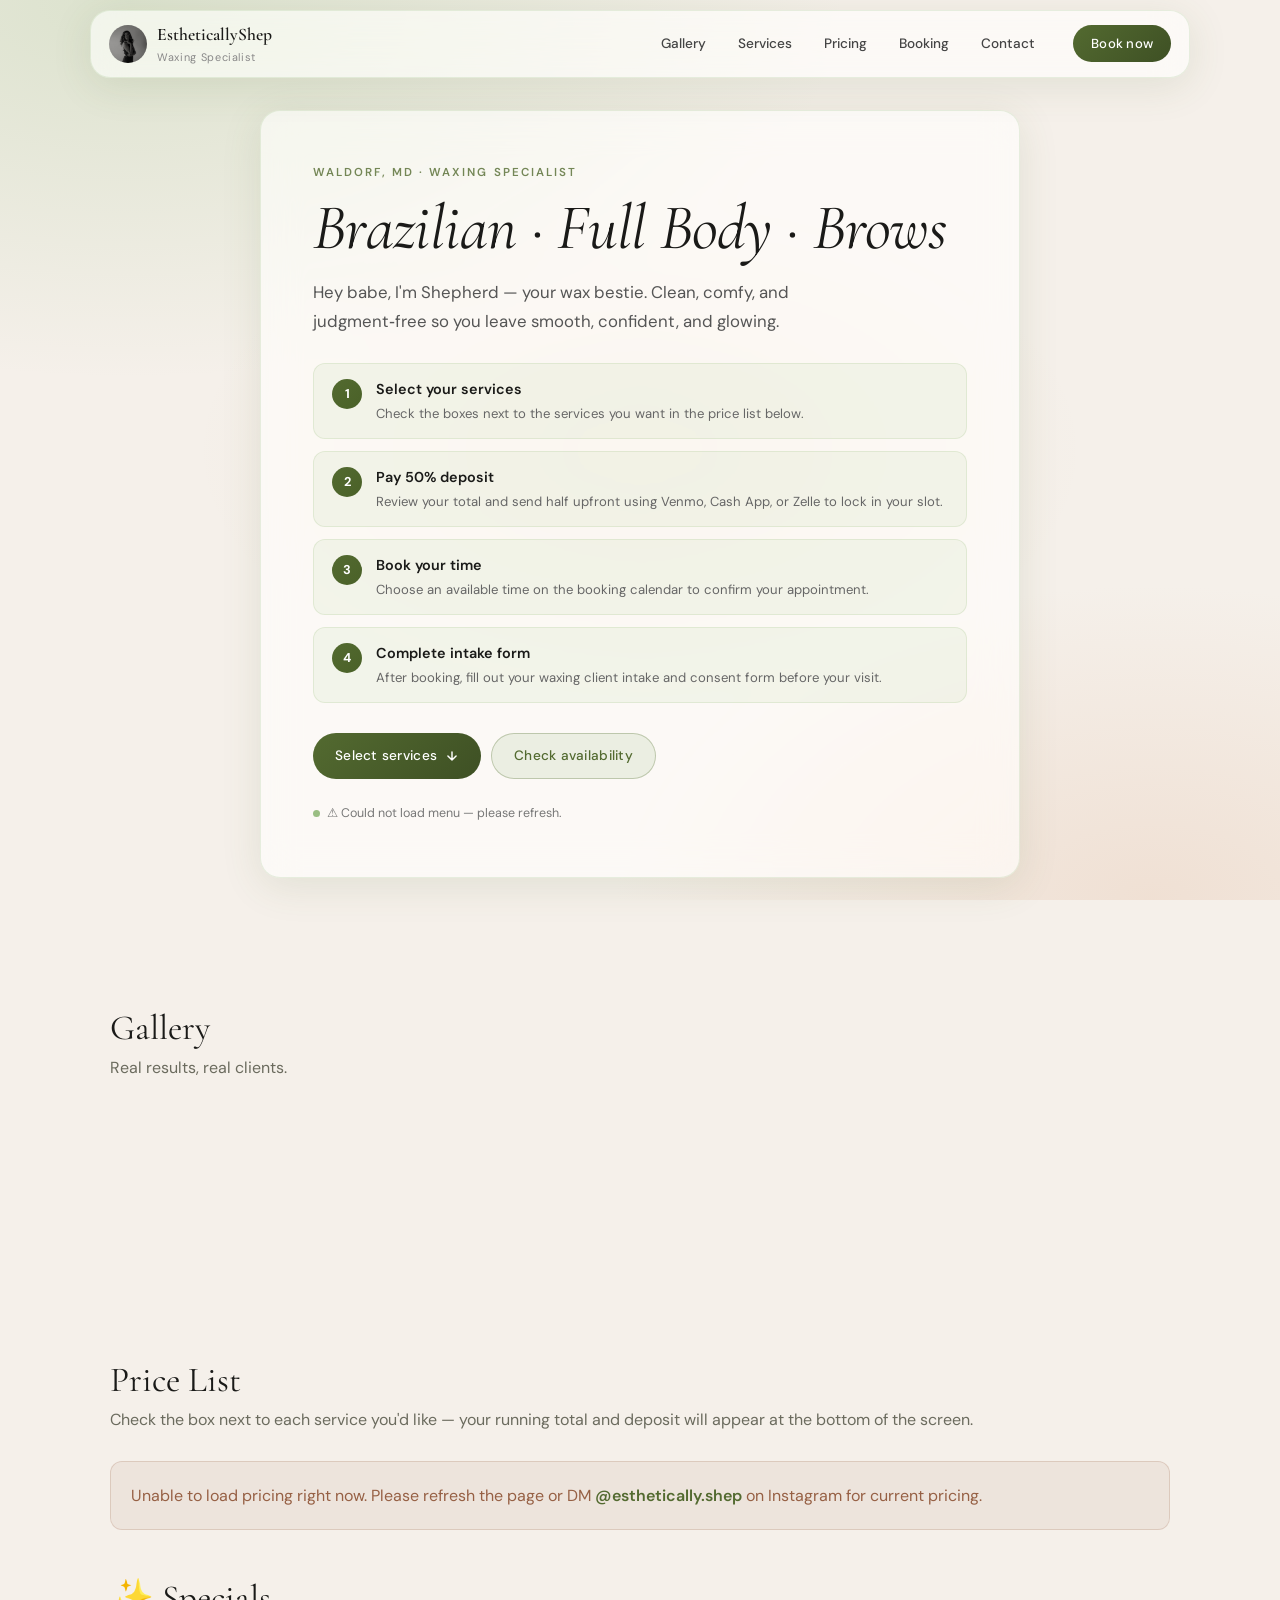
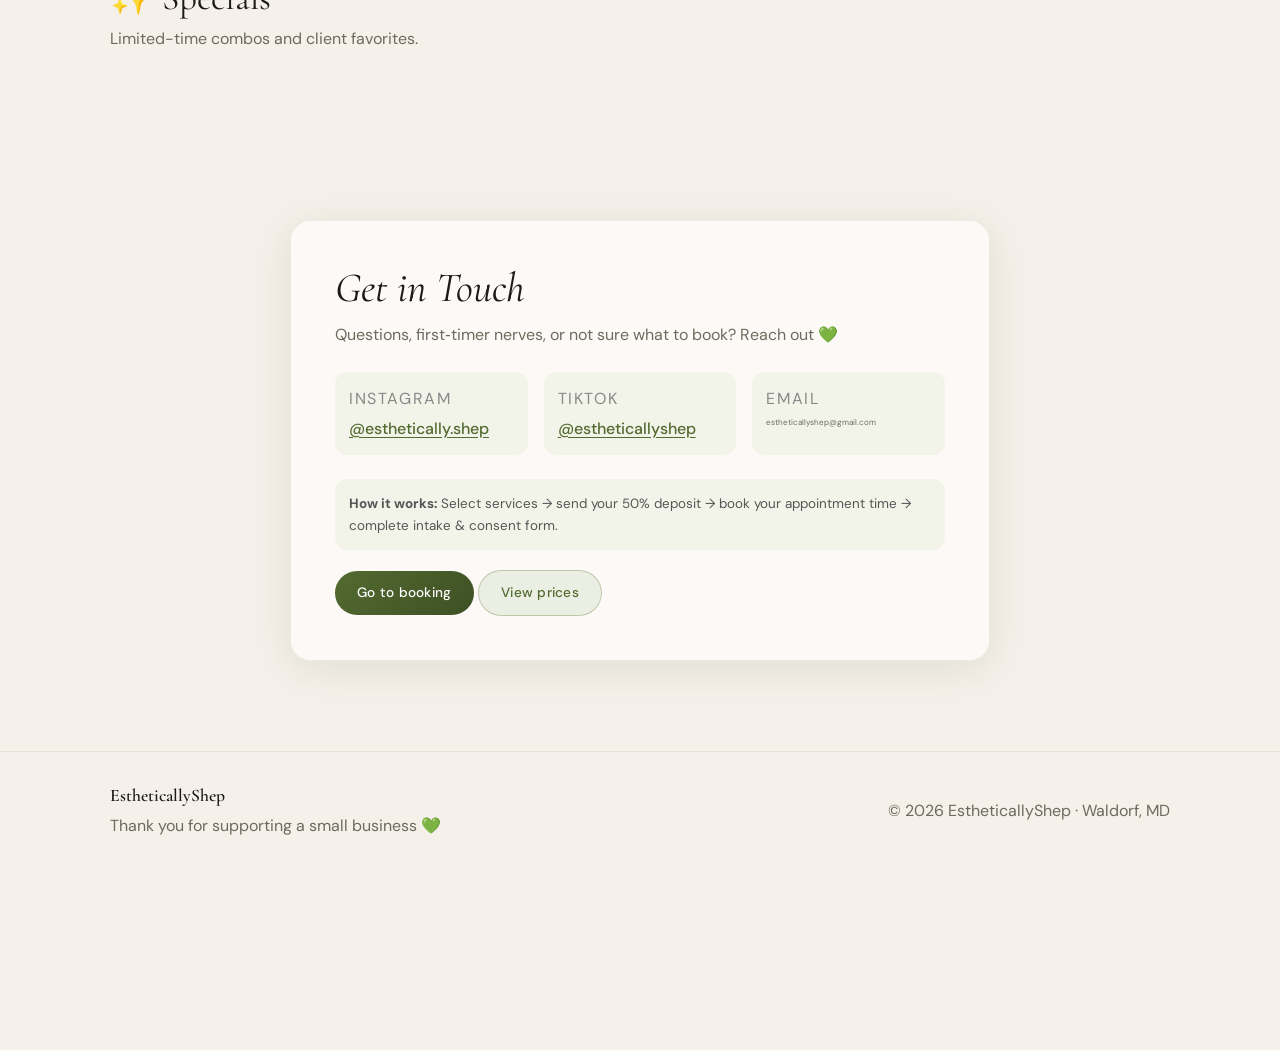
==== commit 41f197cc: "Update TikTok contact information with a link Replaced TikTok username text with a link." ====
--- a/index.html
+++ b/index.html
@@ -146,7 +146,7 @@
             </div>
             <div class="contactItem">
               <div class="contactLabel">TikTok</div>
-              <div class="muted">EstheticallyShep</div>
+              <a class="link" href="https://www.tiktok.com/@estheticallyshep?_r=1&_t=ZP-94dry672qPX" target="_blank" rel="noopener">@estheticallyshep</a>
             </div>
             <div class="contactItem">
               <div class="contactLabel">Email</div>
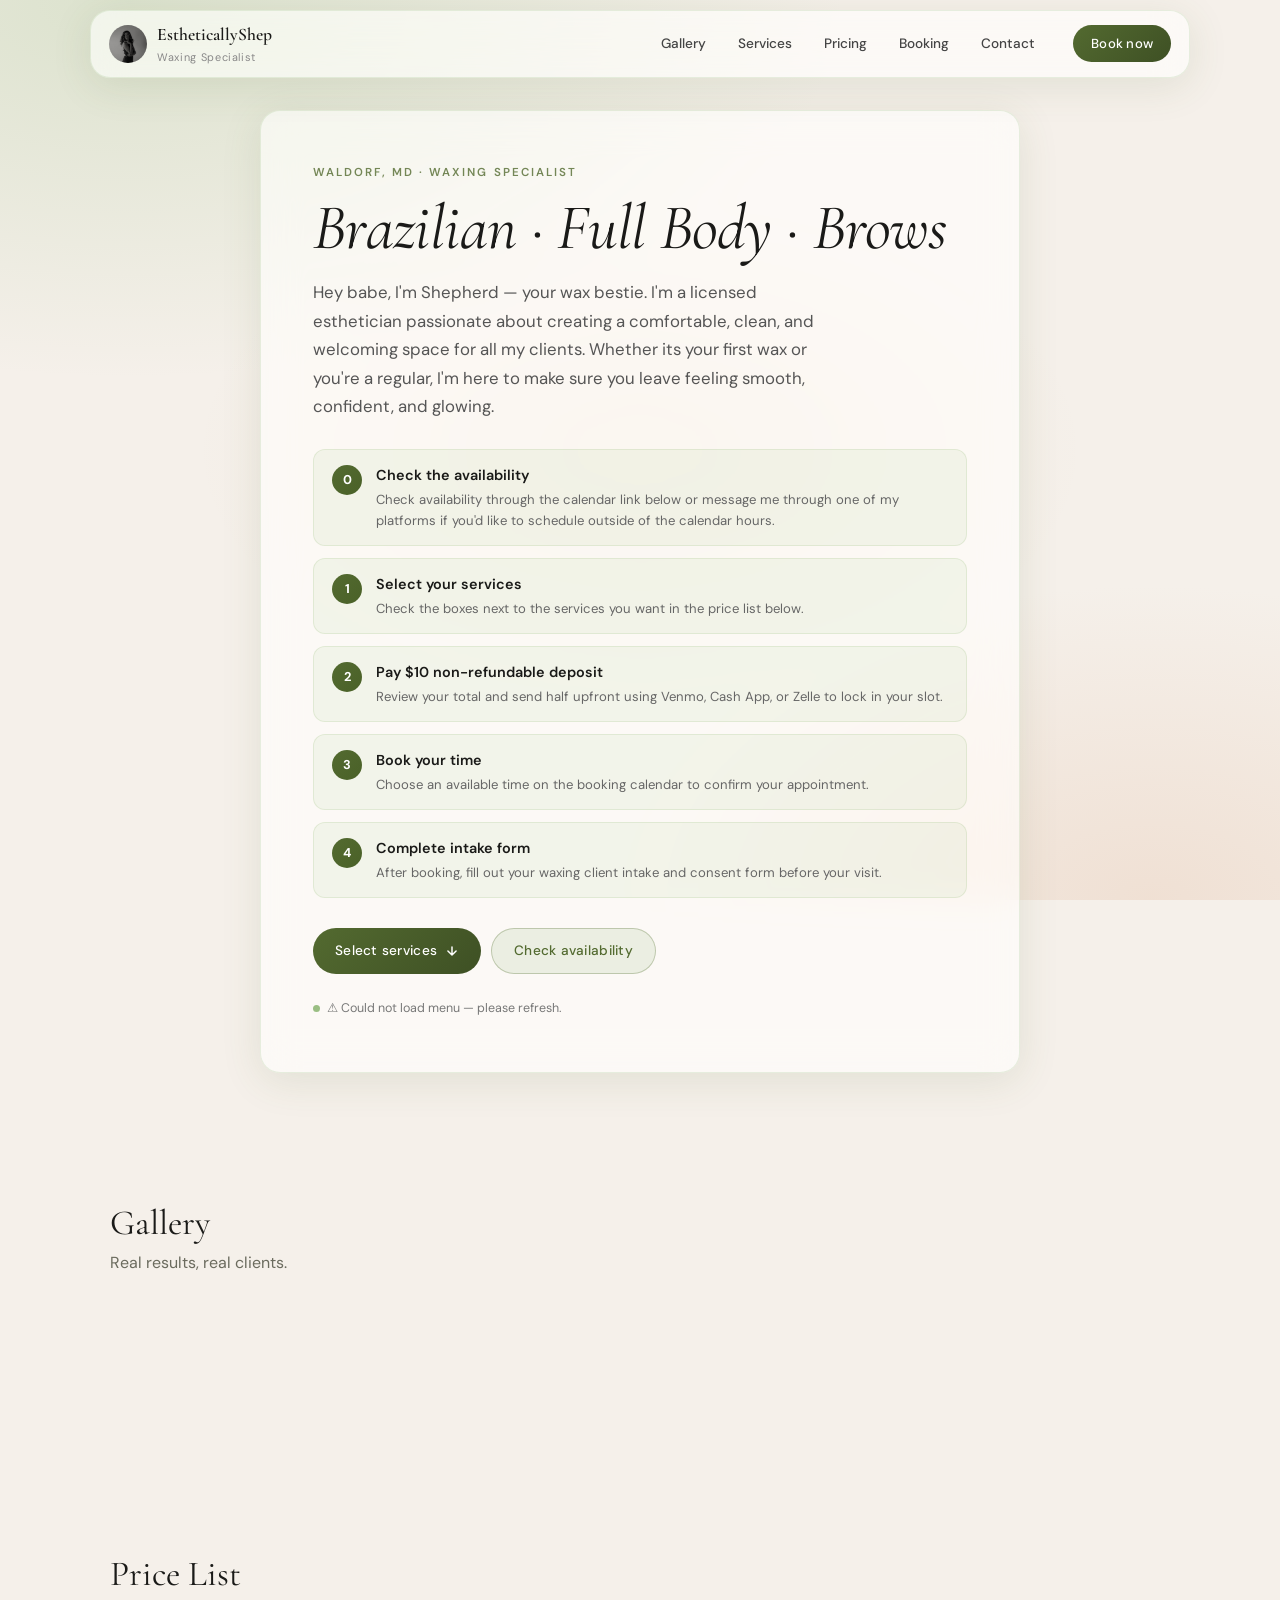
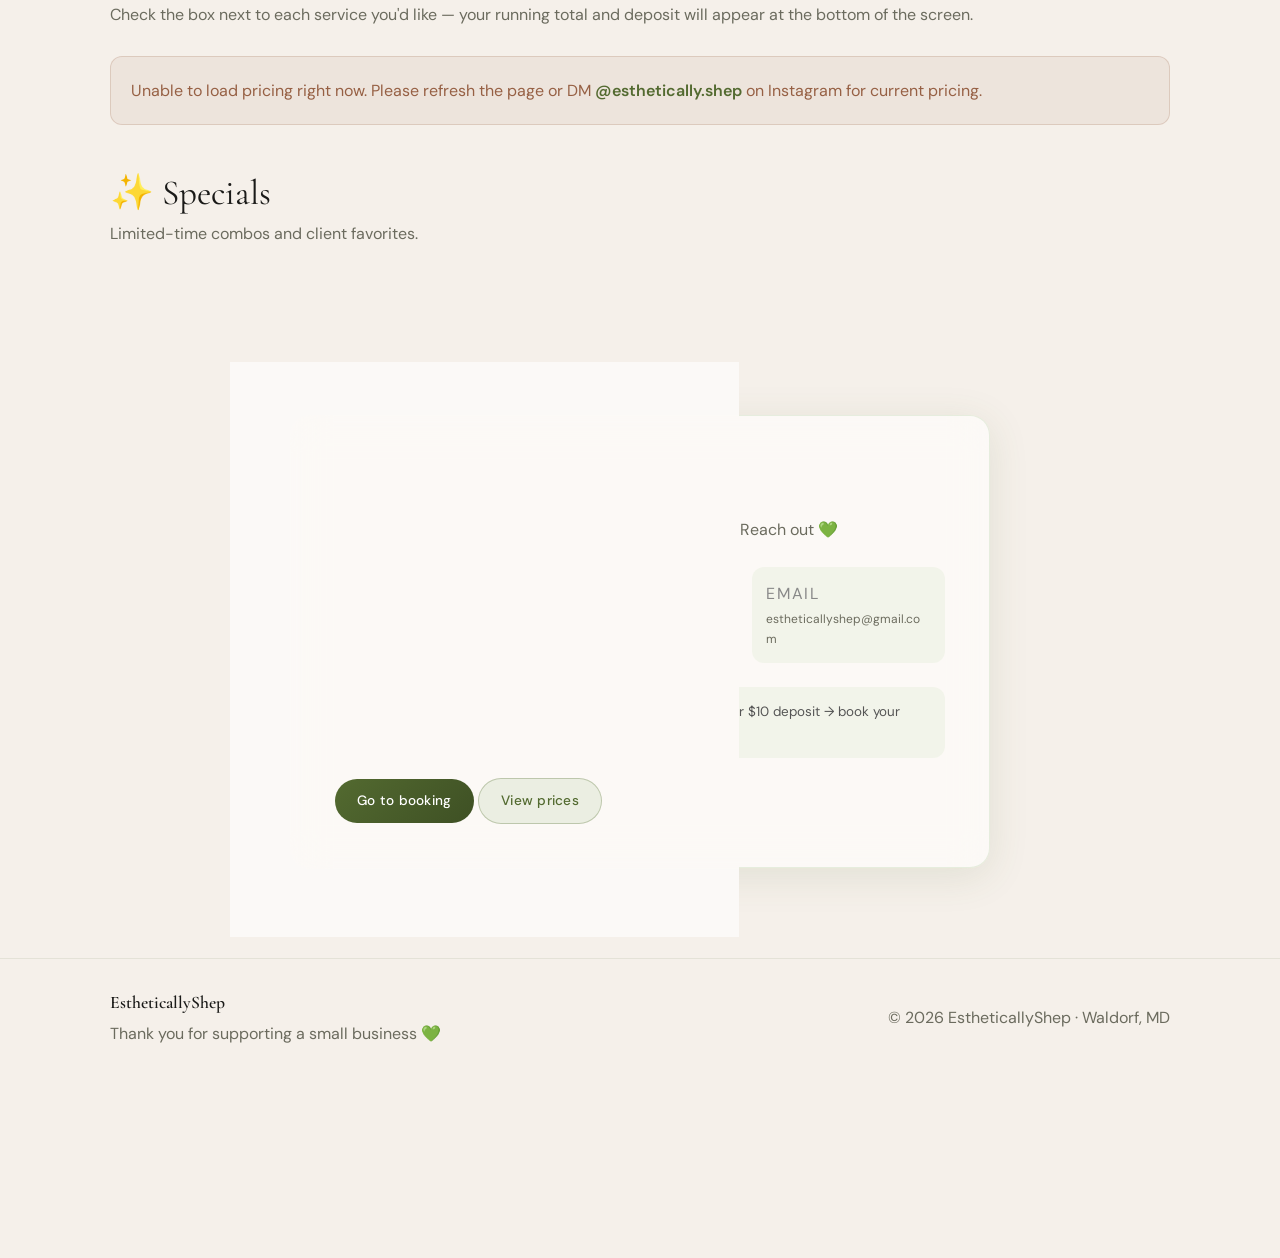
==== commit d4dbaadc: "Revise deposit details and appointment instructions Updated text to clarify deposit amount and appoi" ====
--- a/index.html
+++ b/index.html
@@ -48,10 +48,18 @@
         <p class="kicker">Waldorf, MD · Waxing Specialist</p>
         <h1>Brazilian · Full Body · Brows</h1>
         <p class="heroText">
-          Hey babe, I'm Shepherd — your wax bestie. Clean, comfy, and judgment‑free so you leave smooth, confident, and glowing.
+          Hey babe, I'm Shepherd — your wax bestie. I'm a licensed esthetician passionate about creating a comfortable, 
+          clean, and welcoming space for all my clients. Whether its your first wax or you're a regular, I'm here to make sure you leave feeling smooth, confident, and glowing.
         </p>
 
         <div class="heroSteps" data-animate="fade-up">
+           <div class="step">
+            <div class="stepNum">0</div>
+            <div>
+              <div class="stepTitle">Check the availability</div>
+              <div class="stepText">Check availability through the calendar link below or message me through one of my platforms if you'd like to schedule outside of the calendar hours.</div>
+            </div>
+          </div>
           <div class="step">
             <div class="stepNum">1</div>
             <div>
@@ -62,7 +70,7 @@
           <div class="step">
             <div class="stepNum">2</div>
             <div>
-              <div class="stepTitle">Pay 50% deposit</div>
+              <div class="stepTitle">Pay $10 non-refundable deposit</div>
               <div class="stepText">Review your total and send half upfront using Venmo, Cash App, or Zelle to lock in your slot.</div>
             </div>
           </div>
@@ -155,7 +163,7 @@
           </div>
 
           <div class="contactNote">
-            <strong>How it works:</strong> Select services → send your 50% deposit → book your appointment time → complete intake &amp; consent form.
+            <strong>How it works:</strong> Check availability → Select services → send your $10 deposit → book your appointment time → complete intake &amp; consent form.
           </div>
 
           <div class="contactActions">
--- a/style.css
+++ b/style.css
@@ -64,7 +64,7 @@
 p { line-height: 1.7; }
 .muted { color: #6b6b5e;}
 
-.email{ color: #6b6b5e; font-size: 0.50rem;}
+.email{ color: #6b6b5e; font-size: 0.75rem;}
 .kicker {
   font-family: var(--font-body);
   font-size: 0.72rem;
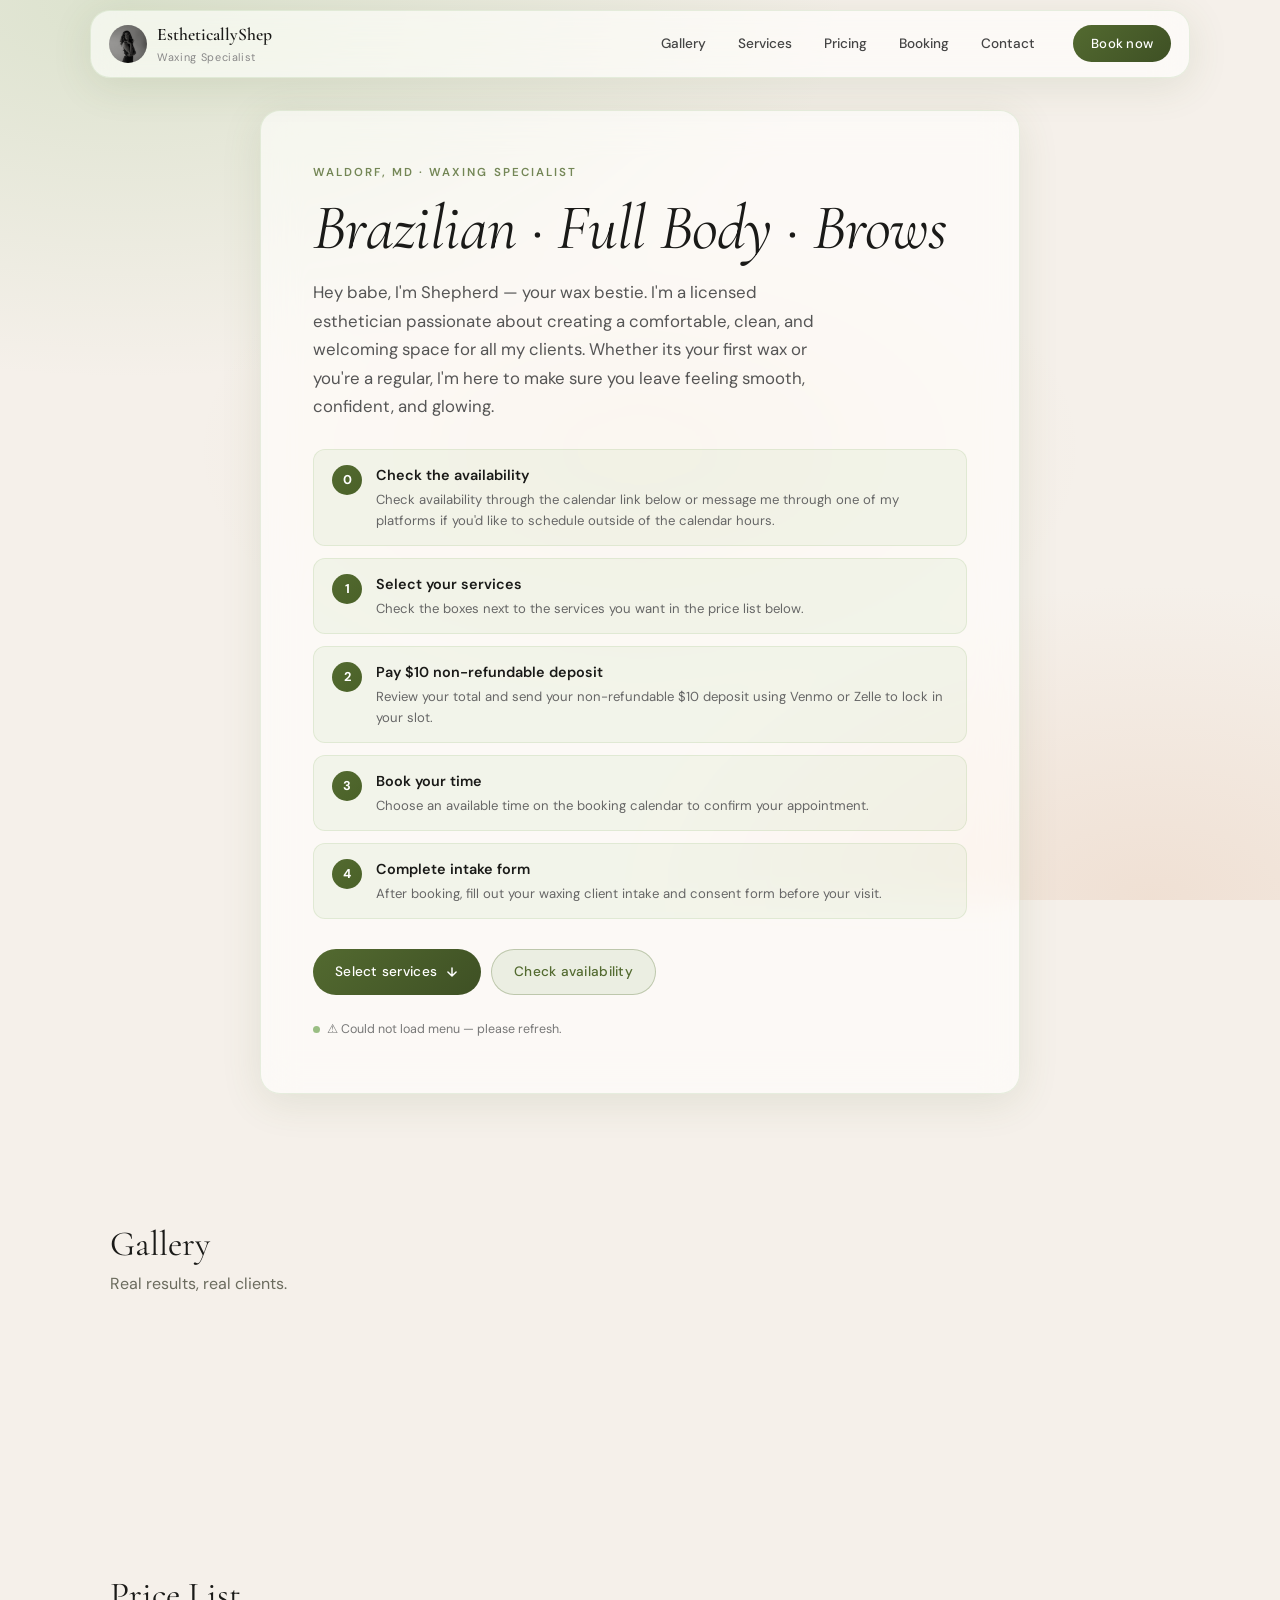
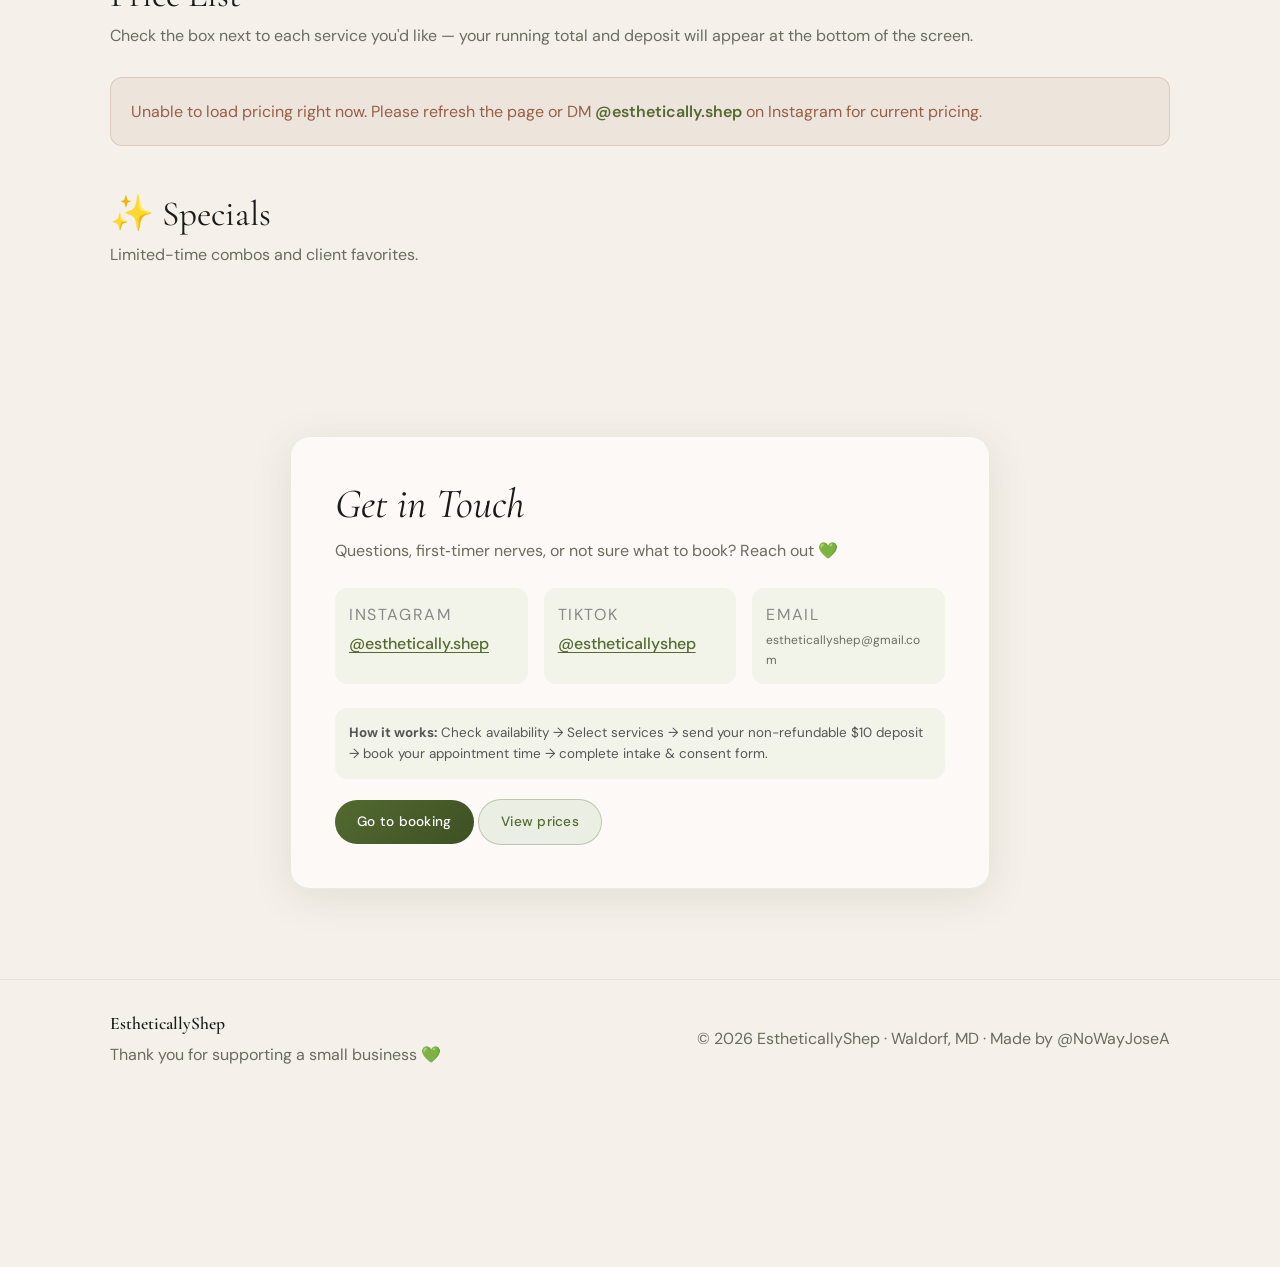
==== commit 3c1d676f: "Update deposit description and footer credits" ====
--- a/index.html
+++ b/index.html
@@ -4,7 +4,7 @@
   <meta charset="UTF-8" />
   <meta name="viewport" content="width=device-width,initial-scale=1" />
   <title>EstheticallyShep — Waxing Specialist</title>
-  <meta name="description" content="EstheticallyShep — Brazilian • Full Body • Brows. Located in Waldorf, MD. Book, pay your deposit, and glow up." />
+  <meta name="description" content="EstheticallyShep — Brazilian • Full Body • Brows. Located in Waldorf, MD. Book, pay your non-refundable deposit, and glow up." />
   <link rel="icon" href="IMG_6530.JPG" />
  
   <!-- Google Fonts preconnect for performance -->
@@ -71,7 +71,7 @@
             <div class="stepNum">2</div>
             <div>
               <div class="stepTitle">Pay $10 non-refundable deposit</div>
-              <div class="stepText">Review your total and send half upfront using Venmo, Cash App, or Zelle to lock in your slot.</div>
+              <div class="stepText">Review your total and send your non-refundable $10 deposit using Venmo or Zelle to lock in your slot.</div>
             </div>
           </div>
           <div class="step">
@@ -163,7 +163,7 @@
           </div>
 
           <div class="contactNote">
-            <strong>How it works:</strong> Check availability → Select services → send your $10 deposit → book your appointment time → complete intake &amp; consent form.
+            <strong>How it works:</strong> Check availability → Select services → send your non-refundable $10 deposit → book your appointment time → complete intake &amp; consent form.
           </div>
 
           <div class="contactActions">
@@ -180,7 +180,7 @@
           <div class="footBrand">EstheticallyShep</div>
           <div class="muted">Thank you for supporting a small business 💚</div>
         </div>
-        <div class="muted">© <span id="year"></span> EstheticallyShep · Waldorf, MD</div>
+        <div class="muted">© <span id="year"></span> EstheticallyShep · Waldorf, MD · Made by <a href="https://github.com/NoWayJoseA" target="_blank" rel="noopener noreferrer">@NoWayJoseA</a></div>
       </div>
     </footer>
   </main>
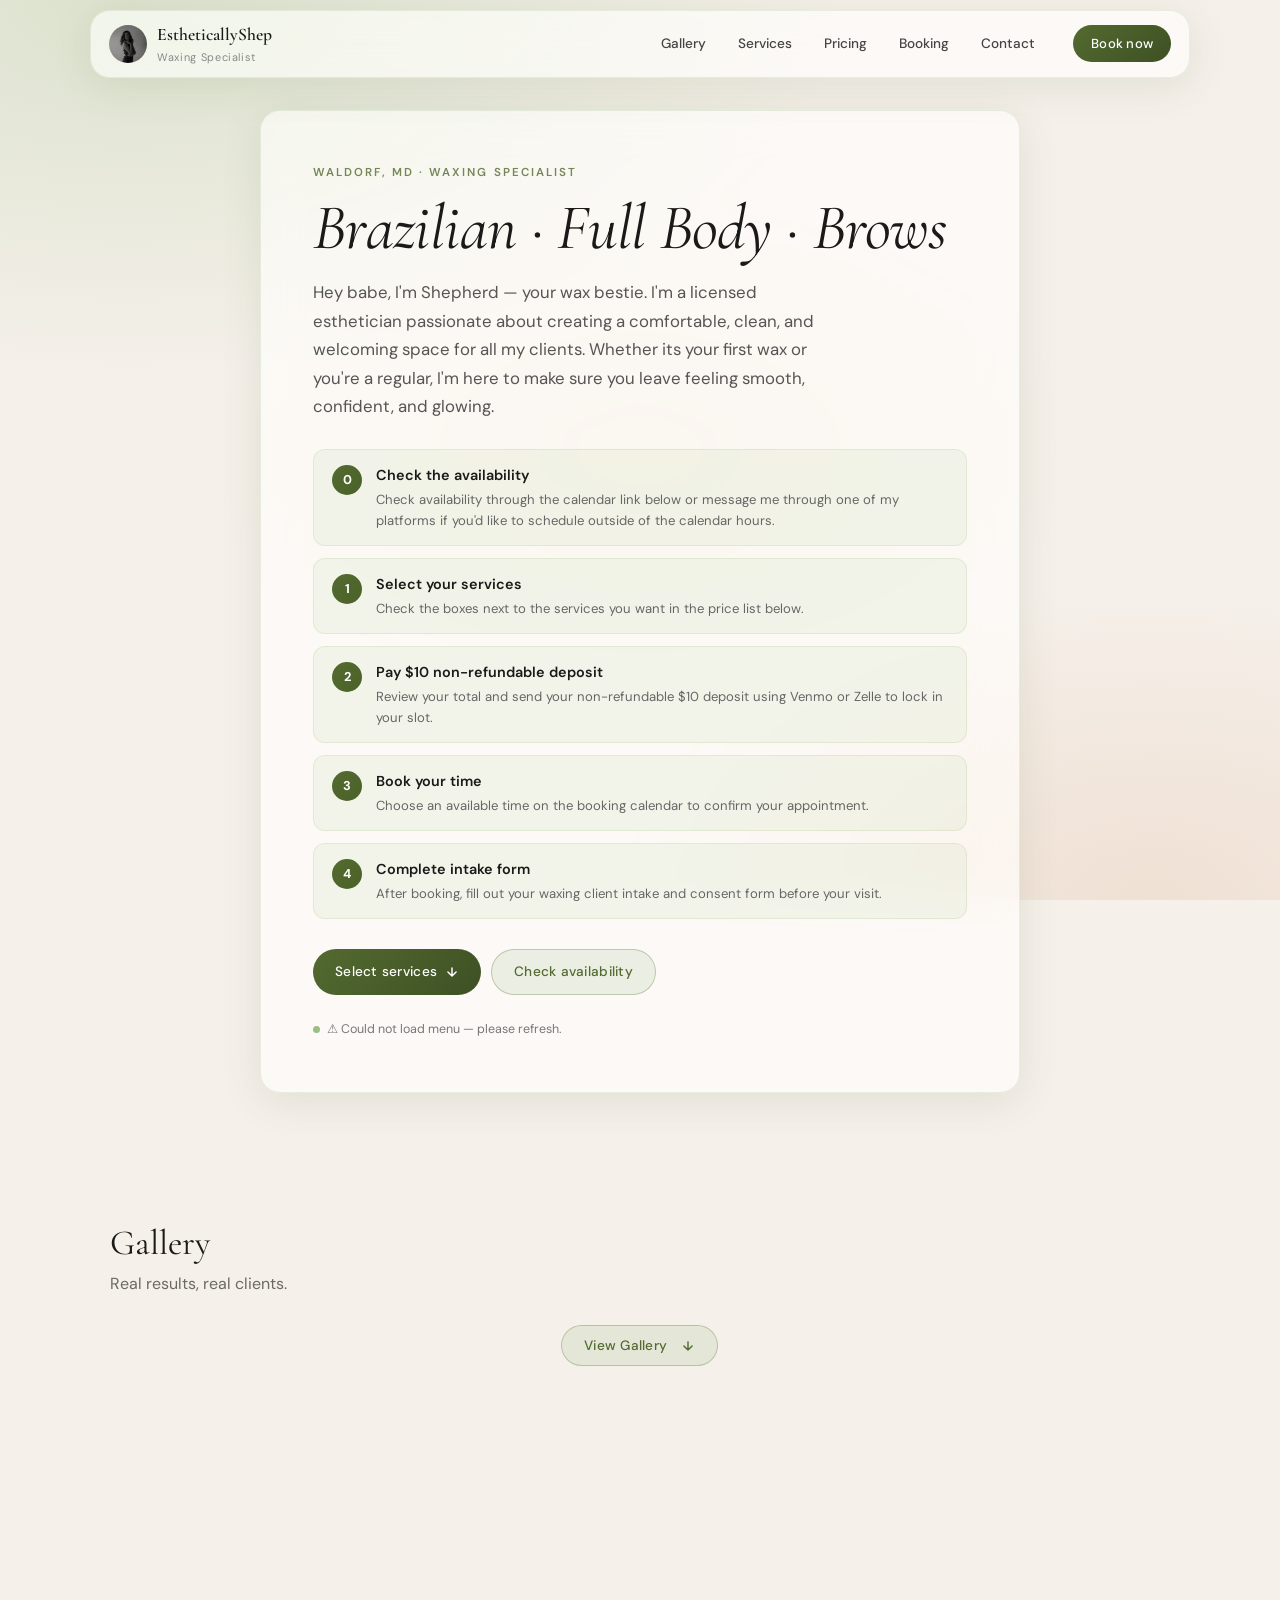
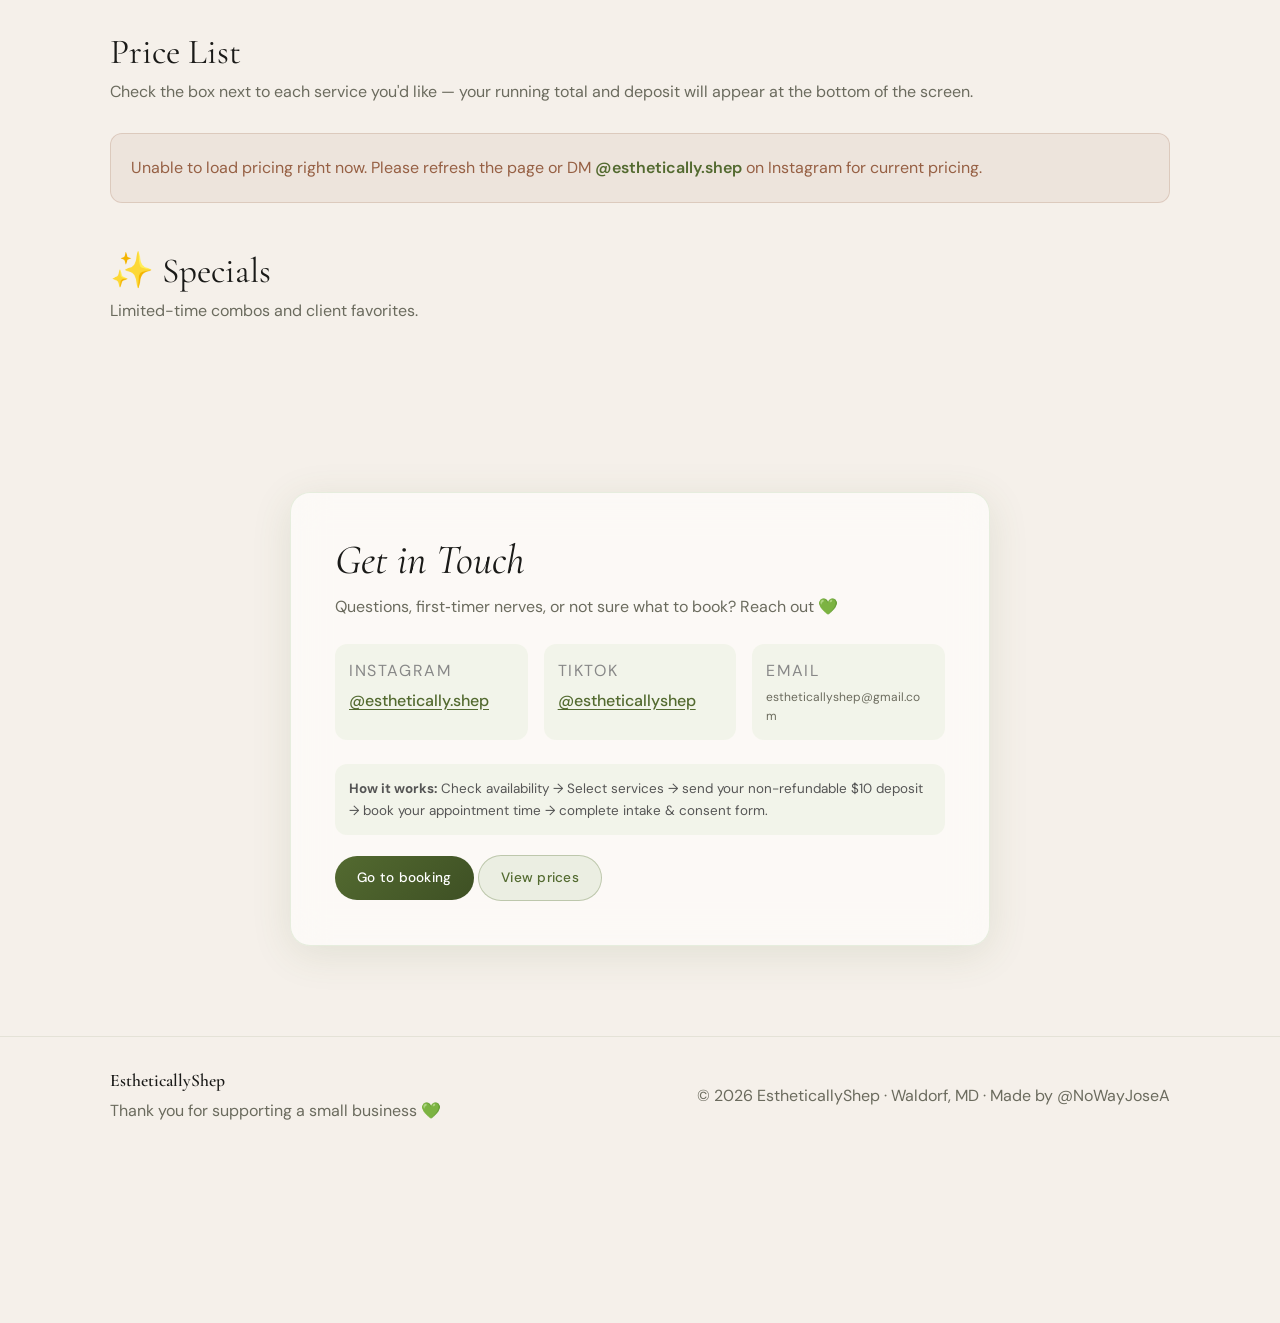
==== commit 952b0e30: "Clean up index.html" ====
--- a/index.html
+++ b/index.html
@@ -1,4 +1,3 @@
-<!doctype html>
 <html lang="en">
 <head>
   <meta charset="UTF-8" />
@@ -10,11 +9,11 @@
   <!-- Google Fonts preconnect for performance -->
   <link rel="preconnect" href="https://fonts.googleapis.com" />
   <link rel="preconnect" href="https://fonts.gstatic.com" crossorigin />
-
+ 
   <link rel="stylesheet" href="style.css" />
-
+ 
 </head>
-
+ 
 <body>
   <!-- ======= NAV ======= -->
   <header class="navWrap">
@@ -26,7 +25,7 @@
           <div class="brandTag">Waxing Specialist</div>
         </div>
       </a>
-
+ 
       <nav class="navLinks" aria-label="Primary navigation">
         <a href="#gallery">Gallery</a>
         <a href="#services">Services</a>
@@ -34,14 +33,14 @@
         <a href="booking.html">Booking</a>
         <a href="#contact">Contact</a>
       </nav>
-
+ 
       <a class="btn navCta" href="booking.html" aria-label="Go to booking page">Book now</a>
     </div>
   </header>
-
+ 
   <!-- ======= MAIN ======= -->
   <main class="page">
-
+ 
     <!-- ── HERO ── -->
     <section class="hero">
       <div class="heroCard glass" data-animate="fade-up">
@@ -51,7 +50,7 @@
           Hey babe, I'm Shepherd — your wax bestie. I'm a licensed esthetician passionate about creating a comfortable, 
           clean, and welcoming space for all my clients. Whether its your first wax or you're a regular, I'm here to make sure you leave feeling smooth, confident, and glowing.
         </p>
-
+ 
         <div class="heroSteps" data-animate="fade-up">
            <div class="step">
             <div class="stepNum">0</div>
@@ -89,7 +88,7 @@
             </div>
           </div>
         </div>
-
+ 
         <div class="heroActions">
           <a class="btn" href="#pricing">
             Select services
@@ -97,30 +96,38 @@
           </a>
           <a class="btn secondary" href="booking.html">Check availability</a>
         </div>
-
+ 
         <p class="livePill" aria-live="polite">
           <span class="dot"></span>
           <span id="liveStatus">Loading menu…</span>
         </p>
       </div>
     </section>
-
+ 
     <!-- ── PHOTO GALLERY CAROUSEL ── -->
     <section class="section photoSection" id="gallery">
       <div class="container">
         <h2 class="sectionTitle" data-animate="fade-up">Gallery</h2>
         <p class="sectionSub muted" data-animate="fade-up">Real results, real clients.</p>
-        <div id="photoCarousel" data-animate="fade-up"></div>
+        <div style="text-align:center; margin-bottom:16px;" data-animate="fade-up">
+          <button class="btn secondary" id="galleryToggleBtn" type="button" aria-expanded="false" aria-controls="photoCarouselWrap">
+            View Gallery
+            <svg id="galleryToggleIcon" xmlns="http://www.w3.org/2000/svg" width="14" height="14" viewBox="0 0 24 24" fill="none" stroke="currentColor" stroke-width="2.5" stroke-linecap="round" stroke-linejoin="round" style="margin-left:6px; transition:transform 0.3s;"><path d="M12 5v14M5 12l7 7 7-7"/></svg>
+          </button>
+        </div>
+        <div id="photoCarouselWrap" style="display:none;">
+          <div id="photoCarousel"></div>
+        </div>
       </div>
     </section>
-
+ 
     <!-- ── SERVICES CAROUSEL ── -->
     <section class="section" id="services">
       <div class="container">
         <div id="servicesCarousel"></div>
       </div>
     </section>
-
+ 
     <!-- ── PRICING ── -->
     <section class="section" id="pricing">
       <div class="container">
@@ -128,9 +135,9 @@
         <p class="sectionSub muted" data-animate="fade-up">
           Check the box next to each service you'd like — your running total and deposit will appear at the bottom of the screen.
         </p>
-
+ 
         <div id="pricingList" data-animate="fade-up"></div>
-
+ 
         <!-- Specials -->
         <div class="specialsWrap" data-animate="fade-up">
           <h2 class="sectionTitle">✨ Specials</h2>
@@ -139,14 +146,14 @@
         </div>
       </div>
     </section>
-
+ 
     <!-- ── CONTACT ── -->
     <section class="section" id="contact">
       <div class="container">
         <div class="contactCard glass" data-animate="fade-up">
           <h2>Get in Touch</h2>
           <p class="muted">Questions, first‑timer nerves, or not sure what to book? Reach out 💚</p>
-
+ 
           <div class="contactGrid">
             <div class="contactItem">
               <div class="contactLabel">Instagram</div>
@@ -161,11 +168,11 @@
               <div class="email">estheticallyshep@gmail.com</div>
             </div>
           </div>
-
+ 
           <div class="contactNote">
             <strong>How it works:</strong> Check availability → Select services → send your non-refundable $10 deposit → book your appointment time → complete intake &amp; consent form.
           </div>
-
+ 
           <div class="contactActions">
             <a class="btn" href="booking.html">Go to booking</a>
             <a class="btn secondary" href="#pricing">View prices</a>
@@ -173,7 +180,7 @@
         </div>
       </div>
     </section>
-
+ 
     <footer class="footer">
       <div class="container footerInner">
         <div>
@@ -184,7 +191,7 @@
       </div>
     </footer>
   </main>
-
+ 
   <script>document.getElementById("year").textContent = new Date().getFullYear();</script>
   <script src="app.js"></script>
 </body>
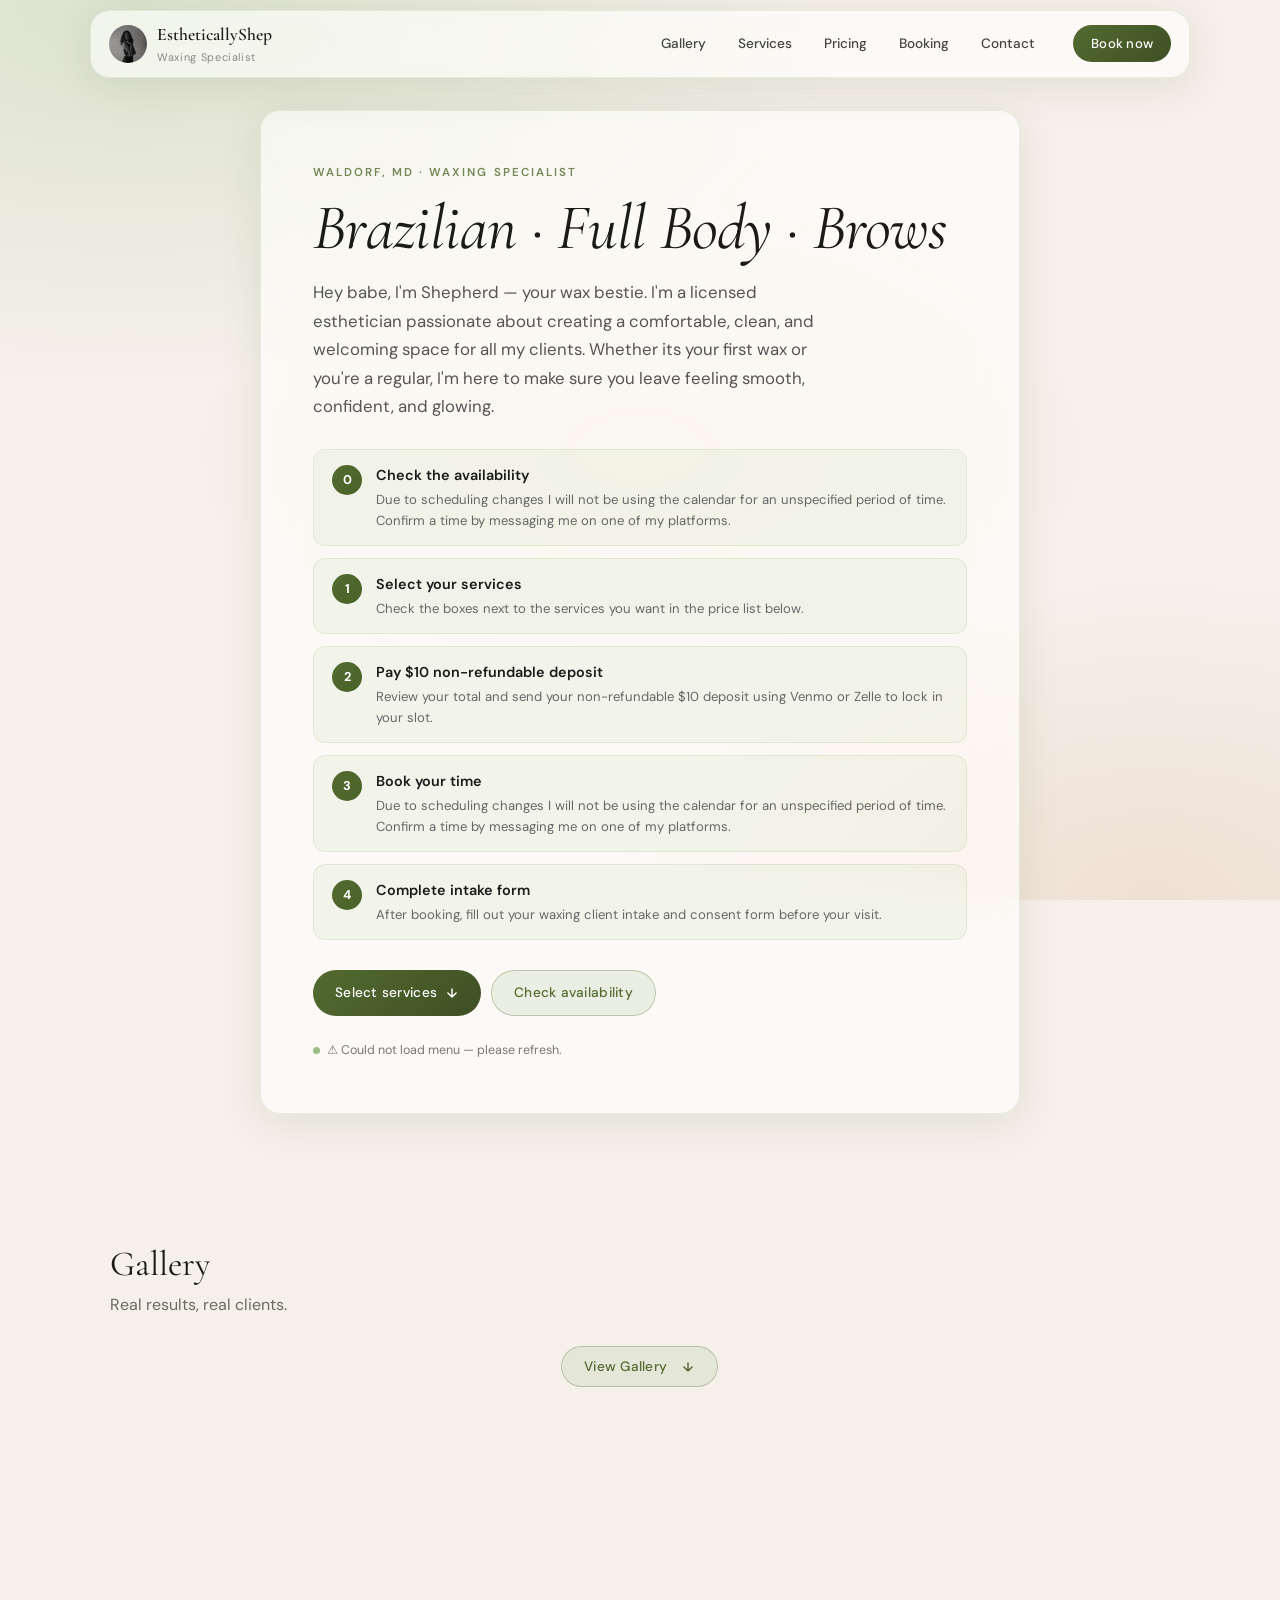
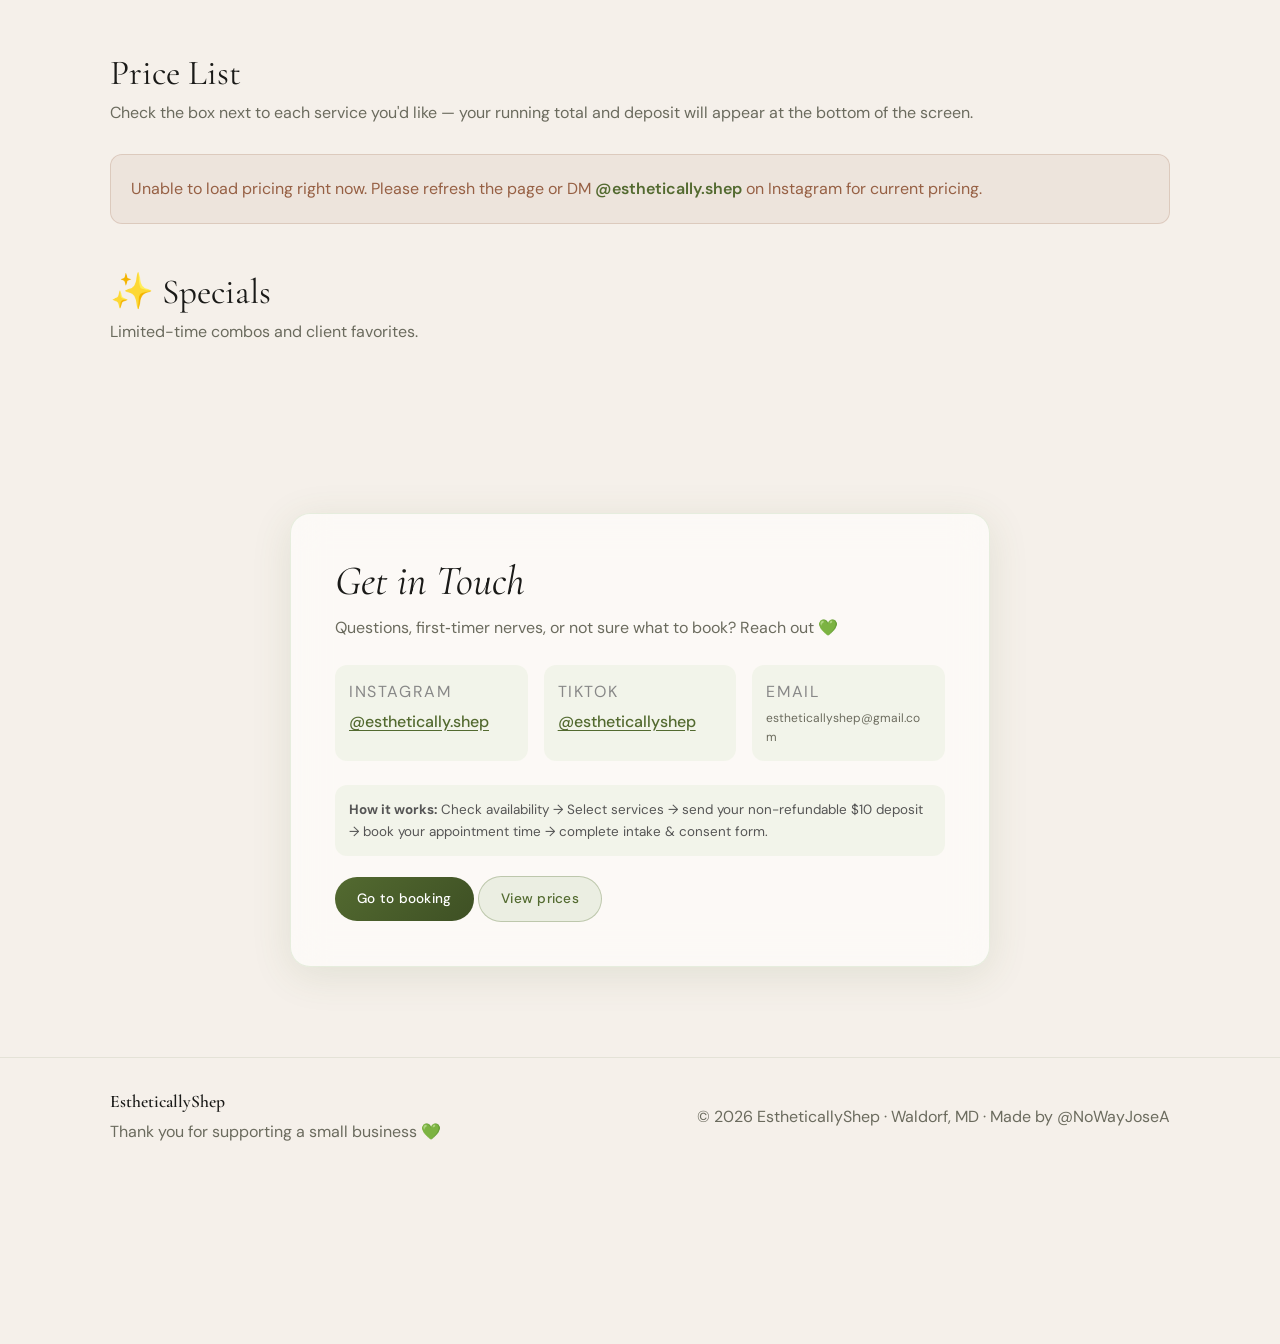
==== commit 9b4b6688: "Update scheduling instructions in index.html" ====
--- a/index.html
+++ b/index.html
@@ -56,7 +56,7 @@
             <div class="stepNum">0</div>
             <div>
               <div class="stepTitle">Check the availability</div>
-              <div class="stepText">Check availability through the calendar link below or message me through one of my platforms if you'd like to schedule outside of the calendar hours.</div>
+              <div class="stepText">Due to scheduling changes I will not be using the calendar for an unspecified period of time. Confirm a time by messaging me on one of my platforms.</div>
             </div>
           </div>
           <div class="step">
@@ -77,7 +77,7 @@
             <div class="stepNum">3</div>
             <div>
               <div class="stepTitle">Book your time</div>
-              <div class="stepText">Choose an available time on the booking calendar to confirm your appointment.</div>
+              <div class="stepText">Due to scheduling changes I will not be using the calendar for an unspecified period of time. Confirm a time by messaging me on one of my platforms.</div>
             </div>
           </div>
           <div class="step">
